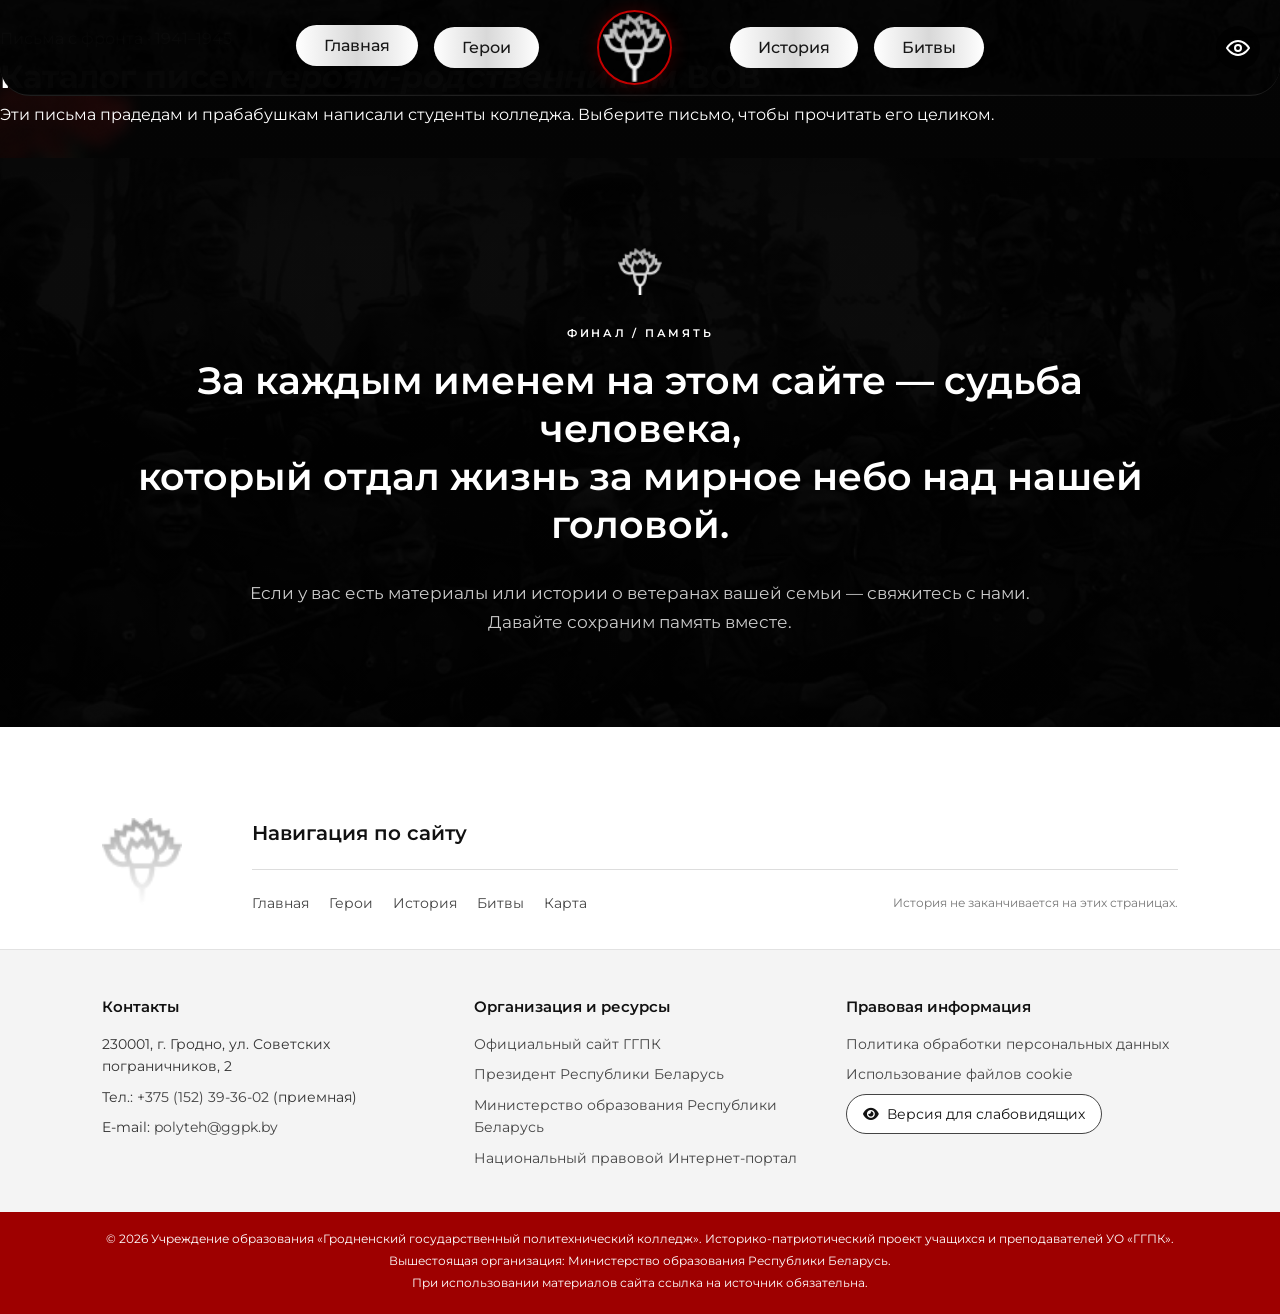
==== catalog.html @ 3c375e1f "Add files via upload" ====
<!DOCTYPE html>
<html lang="ru">
<head>
    <meta charset="UTF-8">
    <meta name="viewport" content="width=device-width, initial-scale=1.0">
    <meta name="theme-color" content="#0a0a0a">
    <title>Каталог писем героям-родственникам ВОВ — Сохраним память вместе</title>
    <meta name="description" content="Письма фронтовиков и героев Великой Отечественной войны, сохранённые их семьями.">
    <link rel="shortcut icon" href="./img/logo.png" type="image/x-icon">
    <link rel="preconnect" href="https://fonts.googleapis.com">
    <link href="https://fonts.googleapis.com/css2?family=Montserrat:wght@400;500;600;700&family=Cormorant+Garamond:ital,wght@0,500;0,600;0,700;1,500;1,600&family=Marck+Script&display=swap" rel="stylesheet">
    <link rel="stylesheet" href="css/style.css">
    <link rel="stylesheet" href="components/header.css">
    <link rel="stylesheet" href="components/footer.css">
    <link rel="stylesheet" href="css/letters.css">
    <script src="components/header.js"></script>
    <script src="components/footer.js"></script>
</head>
<body class="letters-page">
<svg width="0" height="0" style="position:absolute" aria-hidden="true" focusable="false">
  <defs>
    <filter id="paper-edge" x="-3%" y="-3%" width="106%" height="106%" color-interpolation-filters="sRGB">
      <feTurbulence type="fractalNoise" baseFrequency="0.02 0.03" numOctaves="3" seed="8" result="n"/>
      <feDisplacementMap in="SourceGraphic" in2="n" scale="9" xChannelSelector="R" yChannelSelector="G" result="rough"/>
      <feMorphology in="rough" operator="erode" radius="3" result="in"/>
      <feGaussianBlur in="in" stdDeviation="2" result="inb"/>
      <feComposite in="rough" in2="inb" operator="out" result="rim"/>
      <feFlood flood-color="#b88f55" flood-opacity=".75"/>
      <feComposite in2="rim" operator="in" result="edge"/>
      <feMerge><feMergeNode in="rough"/><feMergeNode in="edge"/></feMerge>
    </filter>
  </defs>
</svg>

<!-- ФОН «пепелище»: статичный, фиксированный, не скроллится и не анимируется -->
<div class="ash-bg" aria-hidden="true"></div>
<div class="ash-sparks" aria-hidden="true"></div>
<div class="ash-decor" aria-hidden="true">
    <!-- дальние: мелкие, размытые, полупрозрачные -->
    <img class="frag far" src="./img/letters/letter-fragment.png" alt="" style="width:150px;top:11%;left:7%;--r:-18deg;--b:3px;--o:.30">
    <img class="frag far" src="./img/letters/paper-burnt.png"     alt="" style="width:92px;top:20%;right:11%;--r:24deg;--fx:-1;--b:4px;--o:.28">
    <img class="frag far" src="./img/letters/letter-fragment.png" alt="" style="width:118px;top:50%;left:19%;--r:31deg;--fx:-1;--b:3.5px;--o:.24">
    <img class="frag far" src="./img/letters/paper-burnt.png"     alt="" style="width:84px;bottom:17%;right:23%;--r:-40deg;--b:3px;--o:.30">
    <img class="frag far" src="./img/letters/letter-fragment.png" alt="" style="width:108px;top:5%;right:31%;--r:12deg;--b:2.5px;--o:.30">
    <!-- ближние: крупные и чёткие, жмутся к краям -->
    <img class="frag near" src="./img/letters/paper-burnt.png"     alt="" style="width:260px;top:38%;left:-80px;--r:-14deg">
    <img class="frag near" src="./img/letters/letter-fragment.png" alt="" style="width:340px;top:14%;right:-140px;--r:17deg;--fx:-1">
    <img class="frag near" src="./img/letters/paper-burnt.png"     alt="" style="width:300px;bottom:-50px;right:-90px;--r:160deg;--fx:-1">
    <img class="frag near" src="./img/letters/letter-fragment.png" alt="" style="width:300px;bottom:3%;left:-120px;--r:-22deg">
</div>

<site-header></site-header>

<main class="letters-main">
    <header class="catalog-head">
        <span class="catalog-kicker">Письма с фронта · 1941–1945</span>
        <h1>Каталог писем <em>героям-родственникам</em> ВОВ</h1>
        <p>Эти письма прадедам и прабабушкам написали студенты колледжа. Выберите письмо, чтобы прочитать его целиком.</p>
        <span class="ember-rule" aria-hidden="true"></span>
    </header>

    <!-- Карточки строит js/catalog.js из data/letters.js -->
    <section class="letters-grid" id="lettersGrid" aria-label="Каталог писем"></section>

    <div class="empty-sheet" id="lettersEmpty" hidden>
        <p class="empty-title">Письма скоро появятся…</p>
        <p class="empty-text">Мы бережно собираем письма из семейных архивов. Совсем скоро здесь можно будет их прочитать.</p>
    </div>
</main>

<site-footer></site-footer>

<script type="module" src="js/catalog.js"></script>
</body>
</html>
---- css/style.css ----
* {
    margin: 0;
    padding: 0;
    box-sizing: border-box;
}

:root {
    --black: #080808;
    --black-soft: #111111;
    --white: #f5f5f5;
    --gray: #b9b9b9;
    --gray-dark: #555;
    --red: #9e0000;
    --red-bright: #c50000;
    --accent: #e2403a;
    --line: rgba(255,255,255,.14);
    --side: 8%;
    --radius: 42px;
    --ease: cubic-bezier(.2,.75,.2,1);
}

html {
    scroll-behavior: smooth;
    background: var(--black);
}

body {
    font-family: 'Montserrat', sans-serif;
    background: var(--black);
    color: #fff;
    line-height: 1.6;
    overflow-x: hidden;
    background-image:
        linear-gradient(rgba(0,0,0,.45), rgba(0,0,0,.7)),
        url('../img/back-main.png');
    background-size: cover;
    background-attachment: fixed;
}

img {
    max-width: 100%;
}

button,
input {
    font: inherit;
}

button {
    cursor: pointer;
}

a {
    color: inherit;
}

.preloader {
    position: fixed;
    inset: 0;
    z-index: 100000;
    display: grid;
    place-items: center;
    background: #070707;
    transition: opacity .55s ease, visibility .55s ease;
}

.preloader.hide {
    opacity: 0;
    visibility: hidden;
    pointer-events: none;
}

.preloader-inner {
    width: min(520px, 76vw);
    text-align: center;
}

.preloader-years {
    font-size: clamp(16px, 2vw, 25px);
    letter-spacing: .22em;
    font-weight: 500;
    margin-bottom: 20px;
}

.preloader-title {
    font-size: clamp(12px, 1.3vw, 16px);
    letter-spacing: .2em;
    color: #aaa;
    margin-bottom: 30px;
}

.preloader-line {
    height: 2px;
    width: 100%;
    background: #282828;
    overflow: hidden;
}

.preloader-line span {
    display: block;
    width: 0;
    height: 100%;
    background: var(--red-bright);
    transition: width .2s linear;
}

.preloader-percent {
    margin-top: 13px;
    font-size: 12px;
    letter-spacing: .16em;
    color: #777;
}

.main-content {
    width: calc(100% - 16%);
    margin: 0 auto;
    display: flex;
    flex-direction: column;
    gap: 0;
}

.hero-section {
    min-height: 700px;
    margin-top: 155px;
    border-radius: 40px;
    border: 1px solid rgba(255,255,255,.22);
    background: url('../img/main-block.png') center/cover no-repeat;
    position: relative;
    display: grid;
    place-items: center;
    overflow: hidden;
    isolation: isolate;
}

.hero-overlay {
    position: absolute;
    inset: 0;
    background:
        radial-gradient(ellipse at 50% 125%, rgba(158,0,0,.38), transparent 62%),
        radial-gradient(circle at center, rgba(0,0,0,.12), rgba(0,0,0,.7)),
        linear-gradient(180deg, rgba(0,0,0,.12), rgba(0,0,0,.68));
    z-index: -1;
}

.hero-content {
    width: min(1000px, 88%);
    text-align: center;
    transform: translateY(10px);
}

.eyebrow,
.section-kicker {
    color: #b7b7b7;
    font-size: 11px;
    letter-spacing: .25em;
    text-transform: uppercase;
    font-weight: 600;
}

.hero-content h1 {
    font-family: 'Cormorant Garamond', Georgia, 'Times New Roman', serif;
    font-size: clamp(46px, 6.4vw, 92px);
    font-weight: 500;
    line-height: 1.05;
    letter-spacing: 0;
    margin: 18px 0 0;
    text-shadow: 0 4px 34px rgba(0,0,0,.5);
}

.hero-content h1 em {
    font-style: italic;
    font-weight: 500;
    color: var(--accent);
}

.hero-rule {
    display: block;
    width: 84px;
    height: 2px;
    margin: 26px auto 26px;
    background: linear-gradient(90deg, transparent, var(--accent), transparent);
    transition: transform .9s var(--ease), opacity .9s ease;
}

.hero-rule.is-hidden {
    transform: scaleX(0);
    opacity: 0;
}

/* печатающийся текст */

.tw-word {
    display: inline-block;
    white-space: nowrap;
}

.tw-char {
    position: relative;
    opacity: 0;
}

.tw-char.on {
    opacity: 1;
}

.tw-char.is-cursor::after {
    content: "";
    position: absolute;
    top: .1em;
    bottom: .1em;
    right: -.08em;
    width: 2px;
    background: var(--accent);
    animation: caretBlink .8s steps(1) infinite;
}

.hero-content p {
    width: min(760px, 100%);
    margin: 0 auto 30px;
    font-size: clamp(16px, 2vw, 28px);
    font-weight: 300;
    color: #e4e4e4;
}

.btn-primary,
.btn-secondary,
.btn-transparent,
.btn-view-all {
    display: inline-flex;
    align-items: center;
    justify-content: center;
    gap: 12px;
    text-decoration: none;
    transition: transform .3s ease, background .3s ease, box-shadow .3s ease;
}

.btn-primary {
    background: var(--red);
    color: #fff;
    padding: 13px 34px;
    border-radius: 40px;
    font-size: 18px;
}

.btn-primary:hover {
    background: var(--red-bright);
    transform: translateY(-2px);
    box-shadow: 0 10px 28px rgba(150,0,0,.3);
}

.section-rule {
    height: 70px;
    display: flex;
    align-items: center;
    justify-content: center;
}

.section-rule span {
    width: 70%;
    height: 1px;
    background: linear-gradient(90deg,transparent,rgba(255,255,255,.3),transparent);
}

.info-card {
    display: grid;
    grid-template-columns: minmax(320px, .85fr) 1.15fr;
    align-items: stretch;
    gap: 0;
    overflow: hidden;
    background: rgba(255,255,255,.035);
    border: 1px solid var(--line);
    border-radius: var(--radius);
}

.card-image {
    min-height: 440px;
    overflow: hidden;
}

.card-image img,
.history-image img {
    width: 100%;
    height: 100%;
    object-fit: cover;
    display: block;
}

.card-text {
    padding: 60px;
    display: flex;
    flex-direction: column;
    justify-content: center;
}

.title-large {
    font-size: clamp(30px, 3vw, 46px);
    line-height: 1.1;
    font-weight: 500;
    margin: 16px 0 24px;
}

.desc-large {
    color: #c6c6c6;
    font-size: 17px;
    line-height: 1.75;
    margin-bottom: 30px;
    max-width: 720px;
}

.btn-secondary {
    width: fit-content;
    background: #fff;
    color: #090909;
    padding: 10px 25px;
    border-radius: 30px;
    font-size: 16px;
}

.btn-secondary:hover {
    transform: translateY(-2px);
    background: #ddd;
}

.content-panel {
    width: 100%;
    margin: 90px 0 0;
    padding: 65px 0;
    background: rgba(14,14,14,.9);
    border: 1px solid var(--line);
    border-radius: var(--radius);
    backdrop-filter: blur(15px);
    -webkit-backdrop-filter: blur(15px);
}

.slider-header-container {
    text-align: center;
    padding: 0 8%;
    margin-bottom: 40px;
}

.panel-title {
    font-size: clamp(28px,3vw,42px);
    font-weight: 500;
    line-height: 1.15;
    margin: 13px 0;
}

.panel-subtitle {
    max-width: 850px;
    margin: 0 auto;
    color: #aaa;
    font-size: 16px;
    font-weight: 300;
}

.slider-action-bar {
    display: flex;
    align-items: stretch;
    gap: 20px;
    padding: 0 60px;
    margin-bottom: 45px;
}

.red-info-badge {
    flex: 1;
    display: flex;
    align-items: center;
    background: var(--red);
    border-radius: 22px;
    padding: 15px 22px;
    font-size: 14px;
    line-height: 1.5;
}

.action-group {
    display: flex;
    gap: 10px;
}

.btn-view-all,
.btn-arrow-circle {
    background: var(--red);
    color: #fff;
    border: 0;
}

.btn-view-all {
    border-radius: 22px;
    padding: 0 22px;
    font-size: 14px;
}

.btn-arrow-circle {
    width: 58px;
    height: 58px;
    border-radius: 50%;
    font-size: 22px;
}

.btn-view-all:hover,
.btn-arrow-circle:hover {
    background: var(--red-bright);
}

.slider-container {
    display: flex;
    align-items: center;
    gap: 18px;
    padding: 0 28px;
}

.nav-arrow {
    flex: 0 0 50px;
    width: 50px;
    height: 50px;
    border: 1px solid rgba(255,255,255,.25);
    color: #fff;
    background: rgba(255,255,255,.04);
    border-radius: 50%;
    font-size: 20px;
    transition: .3s ease;
}

.nav-arrow:hover:not(:disabled) {
    background: rgba(255,255,255,.13);
}

.nav-arrow:disabled {
    opacity: .3;
    cursor: default;
}

.cards-viewport {
    flex: 1;
    min-width: 0;
    overflow-x: auto;
    overflow-y: hidden;
    padding: 14px 0 34px;
    margin: -14px 0 -34px;
    scroll-snap-type: x mandatory;
    scroll-behavior: smooth;
    overscroll-behavior-x: contain;
    -webkit-overflow-scrolling: touch;
    scrollbar-width: none;
}

.cards-viewport::-webkit-scrollbar {
    display: none;
}

.cards-wrapper {
    --gap: 30px;
    display: flex;
    gap: var(--gap);
}

#heroes.is-static .nav-arrow,
#heroes.is-static .hero-scroll-next,
#heroes.is-static .slider-progress {
    display: none;
}

.hero-card {
    flex: 0 0 calc((100% - var(--gap) * 2) / 3);
    scroll-snap-align: start;
    min-height: 520px;
    padding: 22px;
    border-radius: 35px;
    background: #d9d9d9;
    color: #151515;
    display: flex;
    flex-direction: column;
    overflow: hidden;
    transition: transform .4s ease, box-shadow .4s ease;
}

.hero-card:hover {
    transform: translateY(-6px);
    box-shadow: 0 22px 45px rgba(0,0,0,.25);
}

.hero-img-box {
    height: 315px;
    border-radius: 27px;
    overflow: hidden;
    margin-bottom: 20px;
}

.hero-img-box img {
    width: 100%;
    height: 100%;
    object-fit: cover;
    transition: transform .8s var(--ease), filter .5s ease;
}

.hero-card:hover .hero-img-box img {
    transform: scale(1.045);
    filter: contrast(1.05);
}

.hero-info {
    display: flex;
    flex-direction: column;
    flex: 1;
}

.card-number {
    font-size: 11px;
    letter-spacing: .2em;
    color: #777;
}

.hero-info h3 {
    font-size: 22px;
    line-height: 1.2;
    margin: 7px 0 10px;
}

.hero-info p {
    color: #505050;
    font-size: 14px;
    line-height: 1.5;
    flex: 1;
}

.card-action-group {
    display: flex;
    gap: 10px;
    margin-top: 22px;
}

.btn-card-more,
.btn-card-arrow {
    background: #454545;
    color: #fff;
    text-decoration: none;
    border-radius: 30px;
    transition: .3s ease;
}

.btn-card-more {
    flex: 1;
    display: flex;
    gap: 10px;
    border: 0;
    cursor: pointer;
    align-items: center;
    justify-content: center;
    padding: 13px;
    font-size: 14px;
}

.btn-card-arrow {
    width: 48px;
    height: 48px;
    display: grid;
    place-items: center;
}

.btn-card-more:hover,
.btn-card-arrow:hover,
.btn-card-info:hover {
    background: #222;
}

.btn-card-info {
    flex: 0 0 48px;
    width: 48px;
    height: 48px;
    display: grid;
    place-items: center;
    border: 0;
    border-radius: 50%;
    background: #454545;
    color: #fff;
    font-family: 'Cormorant Garamond', Georgia, serif;
    font-style: italic;
    font-weight: 700;
    font-size: 25px;
    line-height: 1;
    transition: .3s ease;
}

.btn-card-info:hover {
    transform: scale(1.08);
}

.slider-progress {
    height: 2px;
    background: #333;
    width: calc(100% - 160px);
    margin: 35px auto 0;
    overflow: hidden;
}

.slider-progress span {
    display: block;
    height: 100%;
    width: 20%;
    background: var(--red-bright);
    transition: width .5s ease;
}

.belarus-history-section {
    padding: 95px 6% 25px;
    display: grid;
    grid-template-columns: 1fr 1fr;
    gap: 8%;
    align-items: center;
}

.history-text h2 {
    font-size: clamp(30px,3.5vw,52px);
    font-weight: 500;
    line-height: 1.08;
    margin: 15px 0 25px;
}

.history-text p {
    color: #c4c4c4;
    font-size: 17px;
    line-height: 1.75;
}

.history-note {
    margin-top: 30px;
    display: flex;
    align-items: center;
    gap: 14px;
    color: #ddd;
}

.history-note span {
    width: 42px;
    height: 2px;
    background: var(--red-bright);
}

.history-note a.history-mail {
    color: var(--red-bright);
    text-decoration: underline;
    text-underline-offset: 3px;
    word-break: break-all;
}

.history-note a.history-mail:hover {
    color: #fff;
}

.history-image {
    min-height: 450px;
    position: relative;
    overflow: hidden;
    border-radius: 30px;
}

.image-caption {
    position: absolute;
    bottom: 18px;
    left: 18px;
    background: rgba(0,0,0,.65);
    padding: 7px 13px;
    border-radius: 20px;
    font-size: 11px;
    letter-spacing: .08em;
}

.chronicle-intro {
    display: flex;
    align-items: end;
    justify-content: space-between;
    gap: 40px;
    padding: 100px 4% 35px;
}

.chronicle-intro h2 {
    font-size: clamp(35px,4vw,58px);
    font-weight: 500;
    line-height: 1.05;
    margin-top: 12px;
}

.chronicle-intro > p {
    width: min(470px, 100%);
    color: #aaa;
}

.memorial-container {
    background: #000 url('../img/fon.png') center/cover;
    border-radius: 55px;
    padding-bottom: 40px;
    overflow: hidden;
}

.top-banner {
    padding: 35px;
}

.banner-card {
    padding: 90px 10%;
    text-align: center;
    border-radius: 45px;
    border: 1px solid var(--line);
    background: linear-gradient(rgba(20,20,20,.35),rgba(27,23,23,.45)), url('../img/back-verh.png') center/cover;
}

.flower-icon img {
    width: 45px;
}

.banner-small {
    color: #aaa;
    font-size: 11px;
    letter-spacing: .25em;
    margin-top: 20px;
}

.banner-card h2 {
    font-size: clamp(44px,6vw,82px);
    line-height: .98;
    text-transform: uppercase;
    margin: 18px 0 25px;
}

.banner-card p {
    max-width: 850px;
    margin: 0 auto 30px;
    color: #c8c8c8;
    font-size: 16px;
}

.btn-transparent {
    border: 1px solid #8b0000;
    border-radius: 35px;
    padding: 11px 28px;
    color: #fff;
    background: rgba(0,0,0,.35);
    font-size: 14px;
}

.btn-transparent:hover {
    background: var(--red);
    transform: translateY(-2px);
}

.year-section-wrapper {
    display: flex;
    flex-direction: column;
    gap: 30px;
    padding: 5px 35px 40px;
}

.year-section {
    padding: 0;
}

.year-card {
    display: grid;
    grid-template-columns: 1fr 180px 1fr;
    min-height: 500px;
    position: relative;
    border: 1px solid var(--line);
    border-radius: 45px;
    background: linear-gradient(90deg,rgba(0,0,0,.88),rgba(0,0,0,.42)), url('../img/bc-card.png') center/cover;
    overflow: visible;
}

.col-left {
    padding: 55px 65px;
    display: flex;
    align-items: center;
    justify-content: flex-end;
}

.text-wrap {
    max-width: 520px;
    text-align: right;
}

.chapter-label {
    color: #aaa;
    font-size: 10px;
    letter-spacing: .25em;
}

.text-wrap h3 {
    font-size: clamp(25px,2.5vw,38px);
    line-height: 1.1;
    margin: 14px 0 20px;
}

.text-wrap p {
    color: #ccc;
    font-size: 15px;
    line-height: 1.7;
}

.col-center {
    position: relative;
    z-index: 3;
}

.glass-red-bar {
    position: absolute;
    inset: -35px -20px;
    background:
        linear-gradient(180deg,rgba(255,0,0,.35),rgba(105,0,0,.2)),
        url('../img/tank.png') center/cover;
    display: flex;
    align-items: center;
    justify-content: center;
    box-shadow: 0 0 35px rgba(0,0,0,.55);
}

.year-label {
    font-size: clamp(70px,8vw,125px);
    line-height: .82;
    font-weight: 800;
    text-align: center;
}

.col-right {
    padding: 45px;
    display: flex;
    align-items: center;
    justify-content: center;
}

.photo-frame {
    width: 100%;
    max-width: 390px;
    aspect-ratio: 4 / 5;
    border-radius: 20px;
    overflow: hidden;
    box-shadow: 0 15px 40px rgba(0,0,0,.6);
}

.photo-frame img {
    width: 100%;
    height: 100%;
    object-fit: cover;
}

.info-divider {
    padding: 140px 4%;
    text-align: center;
    overflow: hidden;
}

.divider-content {
    max-width: 1100px;
    margin: auto;
    padding: 40px 0;
    background: url('../img/bc-flour.png') center/cover;
}

.divider-number {
    font-size: clamp(100px,17vw,250px);
    font-weight: 800;
    line-height: .8;
    letter-spacing: -.07em;
    color: #fff;
    opacity: .95;
}

.divider-title {
    font-size: clamp(22px,3vw,40px);
    font-weight: 800;
    margin: 35px 0 20px;
    letter-spacing: .04em;
}

.divider-text {
    max-width: 900px;
    margin: auto;
    color: #aaa;
    font-size: 16px;
    line-height: 1.7;
}

.battles-header {
    position: relative;
    text-align: center;
    margin-bottom: 55px;
    padding: 0 8%;
}

.battles-nav {
    position: absolute;
    right: 8%;
    bottom: 0;
    display: flex;
    gap: 10px;
}

.nav-arrow-small {
    width: 48px;
    height: 34px;
    border: 0;
    border-radius: 20px;
    background: #e0e0e0;
    color: #333;
    transition: .3s ease;
}

.nav-arrow-small.active {
    background: var(--red);
    color: #fff;
}

.nav-arrow-small:disabled {
    opacity: .35;
    cursor: default;
}

.battles-container {
    overflow: hidden;
    padding: 20px 0 110px;
    touch-action: pan-y;
}

.battles-wrapper {
    display: flex;
    align-items: center;
    justify-content: flex-start;
    gap: 40px;
    width: max-content;
    transition: transform .6s var(--ease);
    will-change: transform;
}

.battle-card {
    position: relative;
    flex: 0 0 auto;
    width: min(620px, 58vw);
    height: 540px;
    overflow: visible;
    border-radius: 30px;
    cursor: pointer;
    transition: opacity .6s ease, filter .6s ease, transform .6s var(--ease), box-shadow .6s ease;
}

.battle-card.side {
    opacity: .38;
    filter: grayscale(100%);
    transform: scale(.78);
}

.battle-card.active {
    opacity: 1;
    filter: grayscale(0);
    transform: scale(1);
    z-index: 10;
    cursor: pointer;
    box-shadow: 0 20px 50px rgba(0,0,0,.6);
}

.battle-card > img {
    width: 100%;
    height: 100%;
    object-fit: cover;
    border-radius: 22px;
}

.battle-info-main {
    position: absolute;
    left: 50%;
    bottom: -42px;
    transform: translateX(-50%);
    width: 80%;
    padding: 28px 32px;
    border-radius: 23px;
    background: #fff;
    color: #111;
    opacity: 0;
    visibility: hidden;
    transition: opacity .35s ease, transform .5s var(--ease);
    z-index: 20;
}

.battle-card.active .battle-info-main {
    opacity: 1;
    visibility: visible;
    transform: translate(-50%,-5px);
}

.battle-type {
    font-size: 10px;
    letter-spacing: .2em;
    color: var(--red);
    font-weight: 700;
}

.battle-info-main h3 {
    font-size: 25px;
    margin: 7px 0 10px;
}

.battle-info-main p {
    font-size: 14px;
    line-height: 1.55;
    color: #555;
}

.battle-meta {
    display: flex;
    flex-wrap: wrap;
    align-items: center;
    justify-content: space-between;
    gap: 8px 16px;
    margin-top: 14px;
}

.battle-date {
    text-align: right;
    font-weight: 700;
    font-size: 13px;
}

.battle-link {
    position: absolute;
    inset: 0;
    z-index: 15;
    border-radius: 22px;
}

.battle-card.side .battle-link {
    pointer-events: none;
}

.battle-more {
    color: var(--red);
    font-weight: 700;
    font-size: 13px;
    letter-spacing: .04em;
    text-decoration: none;
    transition: color .3s ease;
}

.battle-more::after {
    content: "";
    position: absolute;
    inset: 0;
    border-radius: 23px;
}

.battle-more span {
    display: inline-block;
    transition: transform .3s ease;
}

.battle-card.active:hover .battle-more,
.battle-more:focus-visible {
    color: var(--red-bright);
}

.battle-card.active:hover .battle-more span,
.battle-more:focus-visible span {
    transform: translate(3px, -3px);
}

.battle-footer-card {
    margin: 45px 8% 20px;
    min-height: 300px;
    display: grid;
    grid-template-columns: 1.2fr 1fr;
    overflow: hidden;
    border-radius: 38px;
    border: 1px solid var(--line);
    background: rgba(255,255,255,.03);
}

.footer-card-text {
    padding: 55px;
    display: flex;
    flex-direction: column;
    justify-content: center;
}

.footer-card-text h3 {
    font-size: clamp(28px,3vw,42px);
    margin: 10px 0 20px;
}

.footer-card-text p {
    color: #aaa;
    line-height: 1.7;
}

.footer-card-img {
    min-height: 300px;
}

.footer-card-img img {
    width: 100%;
    height: 100%;
    object-fit: cover;
}

.map-section {
    position: relative;
    z-index: 3;
    margin-top: 100px;
    color: #111;
}

.map-heading {
    text-align: center;
    margin-bottom: 40px;
}

.map-heading .title {
    margin: 8px 0;
}

.map-heading p {
    color: #777;
}

.section-kicker.dark {
    color: #777;
}

.title {
    font-size: clamp(38px,5vw,65px);
    text-align: center;
    font-weight: 500;
}

.block-wrapper {
    background: #fff;
    border-radius: 55px;
    padding: 55px;
}

.content-border {
    border: 1px solid #ccc;
    border-radius: 45px;
    overflow: hidden;
}

.map-container {
    position: relative;
    background: #e9e4dc;
}

.info-panel {
    display: grid;
    grid-template-columns: 1fr;
    gap: 32px;
    align-items: center;
    background: #dfdbd7;
    padding: 35px 55px;
    border-top: 1px solid #aaa;
}

.info-panel.has-photo {
    grid-template-columns: 1fr minmax(180px, 240px);
}

.map-label {
    text-transform: uppercase;
    font-size: 10px;
    letter-spacing: .2em;
    color: #777;
}

.info-panel h2 {
    margin: 7px 0 12px;
    font-size: 27px;
    font-weight: 600;
}

.info-panel p {
    color: #555;
    font-size: 16px;
    line-height: 1.7;
}

.search-bar {
    position: relative;
    z-index: 5;
    margin: 28px auto 0;
    max-width: 760px;
    display: flex;
    align-items: center;
    background: #fff;
    border: 1px solid #ddd;
    border-radius: 50px;
    padding: 6px 6px 6px 20px;
    box-shadow: 0 12px 25px rgba(0,0,0,.15);
}

.icon-geo {
    width: 18px;
    margin-right: 10px;
}

.search-bar input {
    flex: 1;
    min-width: 0;
    border: 0;
    outline: 0;
    padding: 10px;
    color: #222;
}

.search-bar input.search-error {
    animation: shake .35s ease;
}

.btn-search {
    border: 0;
    border-radius: 40px;
    background: #e30613;
    color: #fff;
    padding: 12px 25px;
    font-weight: 600;
    display: flex;
    align-items: center;
    gap: 5px;
}

.btn-search:hover {
    background: #8f0610;
}

.icon-zoom {
    width: 15px;
    filter: brightness(0) invert(1);
}

/* SCROLL REVEAL */

.reveal {
    opacity: 0;
    transform: translateY(35px);
    transition: opacity .8s ease, transform 1s var(--ease);
}

.reveal.is-visible {
    opacity: 1;
    transform: translateY(0);
}

.image-reveal {
    clip-path: inset(0 100% 0 0);
    transition: clip-path 1.15s var(--ease);
}

.is-visible .image-reveal,
.image-reveal.is-visible {
    clip-path: inset(0 0 0 0);
}

@keyframes shake {
    0%,100% { transform: translateX(0); }
    25% { transform: translateX(-5px); }
    75% { transform: translateX(5px); }
}

@media (max-width: 1100px) {
    :root { --side: 5%; }

    .hero-card {
        flex-basis: calc((100% - var(--gap)) / 2);
    }

    .main-content {
        width: calc(100% - 10%);
    }

    .info-card {
        grid-template-columns: 1fr;
    }

    .card-image {
        min-height: 380px;
    }

    .belarus-history-section {
        gap: 45px;
        padding-inline: 3%;
    }

    .year-card {
        grid-template-columns: 1fr 130px 1fr;
    }

    .glass-red-bar {
        inset-inline: -18px;
    }

    .block-wrapper {
        padding: 35px;
    }
}

@media (max-width: 768px) {
    body {
        background-attachment: scroll;
    }

    .main-content {
        width: calc(100% - 30px);
    }

    .hero-section {
        min-height: 560px;
        margin-top: 100px;
        border-radius: 25px;
    }

    .hero-content {
        width: 90%;
    }

    .section-rule {
        height: 40px;
    }

    .info-card {
        border-radius: 28px;
    }

    .card-image {
        min-height: 260px;
    }

    .card-text {
        padding: 30px 24px;
    }

    .content-panel {
        margin-top: 55px;
        padding: 38px 0;
        border-radius: 28px;
    }

    .slider-action-bar {
        flex-direction: column;
        padding: 0 18px;
    }

    .action-group {
        justify-content: flex-end;
    }

    .cards-wrapper {
        --gap: 15px;
    }

    .hero-card {
        flex-basis: 100%;
        min-height: 500px;
    }

    .slider-container {
        padding: 0 12px;
    }

    .nav-arrow {
        flex-basis: 42px;
        width: 42px;
        height: 42px;
    }

    .slider-progress {
        width: calc(100% - 50px);
    }

    .belarus-history-section {
        grid-template-columns: 1fr;
        padding: 70px 10px 10px;
    }

    .history-image {
        min-height: 280px;
    }

    .chronicle-intro {
        flex-direction: column;
        align-items: flex-start;
        padding: 75px 10px 25px;
    }

    .memorial-container {
        border-radius: 30px;
    }

    .top-banner {
        padding: 15px;
    }

    .banner-card {
        padding: 55px 20px;
        border-radius: 28px;
    }

    .banner-card h2 {
        font-size: 38px;
    }

    .year-section-wrapper {
        padding: 5px 15px 25px;
        gap: 18px;
    }

    .year-card {
        display: flex;
        flex-direction: column;
        min-height: 0;
        padding: 20px;
        border-radius: 28px;
        background: linear-gradient(180deg,rgba(0,0,0,.92),rgba(40,0,0,.7)),url('../img/bc-card.png') center/cover;
    }

    .col-left,
    .col-right {
        width: 100%;
        padding: 5px;
    }

    .text-wrap {
        text-align: center;
        max-width: none;
    }

    .text-wrap h3 {
        font-size: 23px;
    }

    .glass-red-bar {
        position: relative;
        inset: auto;
        width: 100%;
        height: 80px;
        margin: 22px 0;
    }

    .year-label {
        font-size: 55px;
        line-height: .75;
    }

    .photo-frame {
        max-width: 100%;
        aspect-ratio: 16 / 10;
    }

    .battles-header {
        padding: 0 20px 55px;
    }

    .battles-nav {
        right: 50%;
        transform: translateX(50%);
        bottom: 0;
    }

    .battles-wrapper {
        gap: 15px;
    }

    .battle-card {
        width: 78vw;
        height: 400px;
    }

    .battle-card.side {
        transform: scale(.88);
    }

    .battle-info-main {
        width: 88%;
        padding: 22px;
    }

    .battle-footer-card {
        grid-template-columns: 1fr;
        margin: 45px 18px 10px;
    }

    .footer-card-text {
        padding: 32px 25px;
    }

    .footer-card-img {
        min-height: 220px;
    }

    .map-section {
        margin-top: 65px;
    }

    .block-wrapper {
        padding: 15px;
        border-radius: 28px;
    }

    .content-border {
        border-radius: 24px;
    }

    .info-panel {
        padding: 25px 20px;
    }

    .search-bar {
        max-width: 100%;
    }

    .btn-search {
        padding-inline: 17px;
    }

    .info-divider {
        padding: 95px 10px;
    }

    .divider-title {
        font-size: 22px;
    }

    .divider-text {
        font-size: 14px;
    }
}

@media (max-width: 480px) {
    .hero-content h1 {
        font-size: 39px;
    }

    .hero-content p {
        font-size: 15px;
    }

    .title-large {
        font-size: 29px;
    }

    .panel-title {
        font-size: 27px;
    }

    .hero-img-box {
        height: 270px;
    }

    .red-info-badge {
        font-size: 12px;
    }

    .action-group {
        width: 100%;
    }

    .btn-view-all {
        flex: 1;
    }

    .battle-card {
        width: 84vw;
        height: 350px;
    }

    .battle-info-main h3 {
        font-size: 21px;
    }

    .battle-info-main p {
        font-size: 12px;
    }

}

@media (prefers-reduced-motion: reduce) {
    html {
        scroll-behavior: auto;
    }

    *,
    *::before,
    *::after {
        animation-duration: .01ms !important;
        animation-iteration-count: 1 !important;
        transition-duration: .01ms !important;
    }

    .reveal {
        opacity: 1;
        transform: none;
    }

    .image-reveal {
        clip-path: none;
    }
}

/* =========================================================
   FINAL MOTION PASS — 1418 / MAP / ROAD RETURN / YEAR DETAILS
   ========================================================= */

/* 1418: цветы/гвоздики меньше и полностью помещаются в композицию */

.info-divider .divider-content {
    background-size: min(780px, 72vw) auto;
    background-repeat: no-repeat;
    background-position: center center;
    position: relative;
    isolation: isolate;
}

.info-divider .divider-content::after {
    content: "";
    position: absolute;
    inset: 8% 12%;
    border: 1px solid rgba(255,255,255,.06);
    border-radius: 50%;
    opacity: .35;
    pointer-events: none;
    animation: dividerBreath 5s ease-in-out infinite;
}

.divider-number {
    position: relative;
    z-index: 2;
    text-shadow: 0 0 35px rgba(255,255,255,.08);
    animation: numberFloat 7s ease-in-out infinite;
}

/* Заголовок карты — светлый, контрастный, но без кислотного свечения */

.map-heading .title {
    color: #f7f7f7;
    text-shadow: 0 3px 18px rgba(0,0,0,.45);
}

.map-heading p {
    color: #d2d2d2;
}

.map-heading .section-kicker.dark {
    color: #bcbcbc;
}

/* Кнопки годов */

.year-actions {
    margin-top: 24px;
    display: flex;
    align-items: center;
    justify-content: flex-end;
    gap: 12px;
}

.year-info-btn {
    flex: 0 0 42px;
    width: 42px;
    height: 42px;
    display: grid;
    place-items: center;
    border: 1px solid rgba(255,255,255,.24);
    border-radius: 50%;
    background: rgba(255,255,255,.06);
    color: #fff;
    font-family: 'Cormorant Garamond', Georgia, serif;
    font-style: italic;
    font-weight: 700;
    font-size: 23px;
    line-height: 1;
    transition: transform .35s ease, background .35s ease, border-color .35s ease;
}

.year-info-btn:hover {
    transform: translateY(-3px);
    background: rgba(158,0,0,.72);
    border-color: rgba(255,255,255,.35);
}

.year-more-btn {
    text-decoration: none;
    margin-top: 0;
    max-width: 100%;
    border: 1px solid rgba(255,255,255,.24);
    border-radius: 30px;
    padding: 10px 17px 10px 20px;
    display: inline-flex;
    align-items: center;
    gap: 13px;
    background: rgba(255,255,255,.06);
    color: #fff;
    font-size: 13px;
    letter-spacing: .02em;
    transition: transform .35s ease, background .35s ease, border-color .35s ease;
}

.year-more-btn:hover {
    transform: translateY(-3px);
    background: rgba(158,0,0,.72);
    border-color: rgba(255,255,255,.35);
}

.year-more-arrow {
    transition: transform .35s ease;
}

.year-more-btn:hover .year-more-arrow {
    transform: translate(2px,-2px);
}

/* Возврат вверх: элементы дороги памяти действительно "заезжают" обратно */

.road-return .banner-card {
    animation: roadReturnCard 1.15s var(--ease) both;
}

.road-return .year-section {
    animation: roadReturnYears 1.05s var(--ease) both;
}

.road-return .year-section:nth-child(2) { animation-delay: .06s; }

.road-return .year-section:nth-child(3) { animation-delay: .12s; }

.road-return .year-section:nth-child(4) { animation-delay: .18s; }

.road-return .year-section:nth-child(5) { animation-delay: .24s; }

/* Повторный reveal при прокрутке вверх */

.return-reveal {
    animation: returnReveal 1.05s var(--ease) both;
}

/* Прелоадер */

body.loading {
    overflow: hidden;
}

.preloader {
    background:
        radial-gradient(circle at center, rgba(120,0,0,.08), transparent 38%),
        #070707;
}

.preloader::before {
    content: "";
    position: absolute;
    width: min(620px, 78vw);
    height: 1px;
    background: linear-gradient(90deg, transparent, rgba(255,255,255,.12), transparent);
    animation: preloaderLine 2.8s ease-in-out infinite;
}

.preloader-inner {
    position: relative;
    z-index: 2;
}

.preloader-years {
    animation: preloaderYears 2.2s ease-in-out infinite;
}

/* Мягкая жизнь hero */

.hero-section::before {
    content: "";
    position: absolute;
    inset: -4%;
    z-index: -2;
    background: url('../img/main-block.png') center/cover no-repeat;
    transform: scale(1.035);
    animation: heroBackgroundDrift 28s ease-in-out infinite alternate;
}

@keyframes dividerBreath {
    0%,100% { transform: scale(.97); opacity: .22; }
    50% { transform: scale(1.02); opacity: .42; }
}

@keyframes numberFloat {
    0%,100% { transform: translateY(0); }
    50% { transform: translateY(-7px); }
}

@keyframes pinPulse {
    0% { transform: translate(-50%,-50%) scale(.65); opacity: .75; }
    70%,100% { transform: translate(-50%,-50%) scale(1.45); opacity: 0; }
}

@keyframes yearDetailsIn {
    from { opacity: 0; transform: translateY(-8px); }
    to { opacity: 1; transform: translateY(0); }
}

@keyframes roadReturnCard {
    0% { opacity: .25; transform: translateY(38px) scale(.97); filter: blur(4px); }
    55% { opacity: 1; transform: translateY(-5px) scale(1.005); filter: blur(0); }
    100% { opacity: 1; transform: translateY(0) scale(1); }
}

@keyframes roadReturnYears {
    0% { opacity: .45; transform: translateX(55px); }
    65% { opacity: 1; transform: translateX(-4px); }
    100% { opacity: 1; transform: translateX(0); }
}

@keyframes returnReveal {
    0% { opacity: .55; transform: translateY(28px) scale(.985); filter: blur(2px); }
    100% { opacity: 1; transform: translateY(0) scale(1); filter: blur(0); }
}

@keyframes preloaderLine {
    0%,100% { transform: scaleX(.35); opacity: .25; }
    50% { transform: scaleX(1); opacity: .8; }
}

@keyframes preloaderYears {
    0%,100% { opacity: .72; letter-spacing: .2em; }
    50% { opacity: 1; letter-spacing: .25em; }
}

@keyframes heroBackgroundDrift {
    from { transform: scale(1.03); }
    to { transform: scale(1.1); }
}

@keyframes caretBlink {
    0%, 49% { opacity: 1; }
    50%, 100% { opacity: 0; }
}

@media (prefers-reduced-motion: reduce) {
    .divider-number,
    .info-divider .divider-content::after,
    .hero-section::before,
    .hero-section::after,
    .preloader-years {
        animation: none !important;
    }
    .year-more-btn {
        transition: none !important;
    }
}

/* ===== Модальная формочка (герои и годы) ===== */

body.modal-open {
    overflow: hidden;
}

.info-modal {
    position: fixed;
    inset: 0;
    z-index: 20000;
    display: grid;
    place-items: center;
    padding: 24px;
    visibility: hidden;
    opacity: 0;
    transition: opacity .3s ease, visibility .3s ease;
}

.info-modal.is-open {
    visibility: visible;
    opacity: 1;
}

.info-modal-backdrop {
    position: absolute;
    inset: 0;
    background: rgba(0,0,0,.72);
    backdrop-filter: blur(6px);
    -webkit-backdrop-filter: blur(6px);
}

.info-modal-box {
    position: relative;
    width: min(100%, 520px);
    border-radius: 30px;
    border: 1px solid var(--line);
    background: linear-gradient(180deg, #1a1a1a, #0d0d0d);
    box-shadow: 0 30px 80px rgba(0,0,0,.65), 0 0 0 1px rgba(158,0,0,.18);
    transform: translateY(24px) scale(.96);
    transition: transform .35s var(--ease);
    outline: none;
}

.info-modal-box.is-wide {
    width: min(100%, 780px);
}

.info-modal.is-open .info-modal-box {
    transform: translateY(0) scale(1);
}

.info-modal-scroll {
    max-height: calc(100vh - 48px);
    max-height: calc(100dvh - 48px);
    overflow-y: auto;
    overscroll-behavior: contain;
    padding: 30px 30px 32px;
    border-radius: inherit;
}

.info-modal-close {
    position: absolute;
    top: -14px;
    right: -14px;
    z-index: 3;
    width: 40px;
    height: 40px;
    display: grid;
    place-items: center;
    border: 1px solid rgba(255,255,255,.28);
    border-radius: 50%;
    background: #141414;
    color: #fff;
    font-size: 15px;
    box-shadow: 0 6px 18px rgba(0,0,0,.5);
    transition: background .3s ease, transform .3s ease;
}

.info-modal-close:hover {
    background: var(--red);
    transform: rotate(90deg);
}

/* герой: текст слева (прокручивается), фото справа целиком */

.modal-layout {
    display: grid;
    grid-template-columns: minmax(0, 1fr) 240px;
    gap: 30px;
    align-items: start;
}

.modal-body {
    min-width: 0;
    max-height: calc(100vh - 120px);
    max-height: calc(100dvh - 120px);
    overflow-y: auto;
    overscroll-behavior: contain;
    padding-right: 14px;
    scrollbar-width: thin;
    scrollbar-color: #5a1a1a transparent;
}

.modal-body::-webkit-scrollbar {
    width: 5px;
}

.modal-body::-webkit-scrollbar-thumb {
    background: #5a1a1a;
    border-radius: 5px;
}

.modal-figure {
    margin: 0;
    position: sticky;
    top: 0;
}

.modal-photo {
    display: block;
    width: 100%;
    height: auto;
    max-height: calc(100vh - 120px);
    max-height: calc(100dvh - 120px);
    object-fit: contain;
    border-radius: 18px;
    border: 1px solid rgba(255,255,255,.12);
    background: #0a0a0a;
}

.modal-kicker {
    display: block;
    color: #aaa;
    font-size: 10px;
    letter-spacing: .25em;
}

.modal-year {
    display: block;
    color: var(--red-bright);
    font-size: 54px;
    font-weight: 800;
    line-height: 1;
    letter-spacing: .02em;
    margin: 6px 0 14px;
}

.modal-title {
    font-size: clamp(21px, 4.5vw, 27px);
    line-height: 1.2;
    margin: 8px 0 6px;
}

.modal-meta {
    color: var(--red-bright);
    font-size: 12px;
    font-weight: 600;
    letter-spacing: .06em;
    margin-bottom: 14px;
}

.modal-text {
    color: #d4d4d4;
    font-size: 14.5px;
    line-height: 1.7;
}

.modal-year + .modal-title {
    font-size: clamp(19px, 4vw, 23px);
    margin-top: 0;
}

.modal-year + .modal-title + .modal-text {
    margin-top: 14px;
}

@media (max-width: 768px) {
    .year-actions {
        justify-content: center;
    }
}

@media (max-width: 640px) {
    .info-modal {
        padding: 12px;
    }
    .info-modal-scroll {
        padding: 24px 20px 26px;
        max-height: calc(100vh - 24px);
        max-height: calc(100dvh - 24px);
    }
    .info-modal-close {
        top: 10px;
        right: 10px;
    }
    .modal-layout {
        grid-template-columns: 1fr;
        gap: 18px;
    }
    .modal-figure {
        order: -1;
        position: static;
        justify-self: center;
        max-width: 100%;
    }
    .modal-photo {
        width: auto;
        max-width: 100%;
        max-height: 260px;
    }
    .modal-body {
        max-height: none;
        overflow: visible;
        padding-right: 0;
    }
    .modal-title {
        padding-right: 40px;
    }
    .modal-year {
        padding-right: 40px;
    }
}

@media (prefers-reduced-motion: reduce) {
    .info-modal,
    .info-modal-box {
        transition: none !important;
    }
    .tw-char.is-cursor::after {
        animation: none;
    }
}

/* ===== Hero: улучшения ===== */

.hero-section {
    min-height: 700px;
    min-height: max(640px, calc(100svh - 175px));
    padding: 40px 0 125px;
}

body.site-loaded .hero-section {
    animation: heroSettle 1.3s var(--ease) both;
}

.hero-overlay {
    box-shadow: inset 0 0 170px 45px rgba(0,0,0,.55);
}

.hero-section::before {
    inset: -12% -4%;
    translate: 0 var(--hero-bg-shift, 0px);
}

.hero-section::after {
    content: "";
    position: absolute;
    inset: 0;
    z-index: -1;
    background: #000;
    opacity: var(--hero-dim, 0);
    pointer-events: none;
}

.hero-content {
    translate: 0 var(--hero-content-shift, 0px);
    opacity: var(--hero-fade, 1);
}

.hero-mark {
    display: block;
    width: 34px;
    margin: 0 auto 20px;
    opacity: 0;
    transform: translateY(-8px);
    transition: opacity 1s ease .2s, transform 1s var(--ease) .2s;
}

body.site-loaded .hero-mark {
    opacity: .9;
    transform: none;
}

.hero-after {
    transition: opacity .8s ease, transform .8s var(--ease);
}

.hero-after.is-hidden {
    opacity: 0;
    transform: translateY(14px);
    pointer-events: none;
}

.hero-actions {
    display: flex;
    flex-wrap: wrap;
    justify-content: center;
    gap: 14px;
}

.btn-ghost {
    display: inline-flex;
    align-items: center;
    justify-content: center;
    padding: 12px 30px;
    border: 1px solid rgba(255,255,255,.38);
    border-radius: 40px;
    color: #fff;
    text-decoration: none;
    font-size: 18px;
    background: rgba(255,255,255,.04);
    transition: transform .3s ease, background .3s ease, border-color .3s ease;
}

.btn-ghost:hover {
    background: rgba(255,255,255,.12);
    border-color: rgba(255,255,255,.7);
    transform: translateY(-2px);
}

.hero-stats {
    list-style: none;
    display: flex;
    justify-content: center;
    margin-top: 34px;
}

.hero-stats li {
    display: flex;
    flex-direction: column;
    align-items: center;
    padding: 0 30px;
    text-align: center;
}

.hero-stats li + li {
    border-left: 1px solid rgba(255,255,255,.2);
}

.hero-stats strong {
    font-family: 'Cormorant Garamond', Georgia, serif;
    font-size: 30px;
    font-weight: 600;
    line-height: 1.1;
}

.hero-stats span {
    margin-top: 4px;
    font-size: 11px;
    letter-spacing: .18em;
    text-transform: uppercase;
    color: #b7b7b7;
}

.hero-scroll {
    position: absolute;
    left: 50%;
    bottom: 22px;
    translate: -50% 0;
    display: flex;
    flex-direction: column;
    align-items: center;
    gap: 8px;
    color: #b7b7b7;
    text-decoration: none;
    font-size: 10px;
    letter-spacing: .3em;
    text-transform: uppercase;
    transition: opacity .6s ease;
}

.hero-scroll i {
    position: relative;
    display: block;
    width: 1px;
    height: 44px;
    background: rgba(255,255,255,.22);
    overflow: hidden;
}

.hero-scroll i::after {
    content: "";
    position: absolute;
    top: 0;
    left: 0;
    width: 100%;
    height: 40%;
    background: var(--accent);
    animation: scrollHint 1.9s ease-in-out infinite;
}

.hero-scroll.is-hidden,
.hero-scroll.is-gone {
    opacity: 0;
    pointer-events: none;
}

@keyframes scrollHint {
    0% { transform: translateY(-100%); }
    100% { transform: translateY(260%); }
}

@keyframes heroSettle {
    from { opacity: .35; transform: scale(.985); }
    to { opacity: 1; transform: scale(1); }
}

@media (max-height: 780px) {
    .hero-scroll {
        display: none;
    }

    .hero-section {
        padding-bottom: 60px;
    }
}

@media (max-width: 768px) {
    .hero-section {
        min-height: 560px;
        min-height: max(540px, calc(100svh - 120px));
        padding: 30px 0 80px;
    }

    .hero-section::before {
        animation: none;
        transform: none;
    }

    .hero-actions {
        flex-direction: column;
        align-items: center;
    }

    .hero-actions .btn-primary,
    .hero-actions .btn-ghost {
        width: min(300px, 100%);
        font-size: 16px;
    }

    .hero-stats {
        margin-top: 30px;
    }

    .hero-stats li {
        flex: 1;
        padding: 0 8px;
    }

    .hero-stats strong {
        font-size: 20px;
        white-space: nowrap;
    }

    .hero-stats span {
        font-size: 9px;
        letter-spacing: .12em;
    }
}

@media (prefers-reduced-motion: reduce) {
    body.site-loaded .hero-section,
    .hero-scroll i::after {
        animation: none;
    }

    .hero-mark {
        opacity: .9;
        transform: none;
        transition: none;
    }
}


/* ===== Интерактивная карта мест боевой славы ===== */

#battleMap {
    height: clamp(420px, 62vh, 640px);
    z-index: 0;
    background: #e9e4dc;
    font-family: inherit;
}

/* современная карта в «архивных» тонах */
#battleMap .leaflet-tile-pane {
    filter: sepia(.55) saturate(.75) contrast(.92) brightness(.98);
}

.map-marker {
    background: none;
    border: 0;
}

.mpin {
    position: absolute;
    left: 0;
    top: 0;
    width: 32px;
    transform: translate(-50%, -100%);
    transform-origin: 50% 100%;
    transition: transform .25s ease, filter .25s ease;
    filter: drop-shadow(0 5px 9px rgba(0,0,0,.35));
}

.mpin img {
    display: block;
    width: 100%;
    max-width: none;
}

.map-marker:hover .mpin,
.map-marker:focus-visible .mpin,
.map-marker.is-selected .mpin {
    transform: translate(-50%, -100%) scale(1.22);
    filter: drop-shadow(0 0 9px rgba(200,0,0,.8));
}

.map-marker:focus-visible {
    outline: none;
}

.map-tip.leaflet-tooltip {
    border: 0;
    border-radius: 10px;
    padding: 6px 12px;
    background: #111;
    color: #fff;
    font-family: 'Montserrat', sans-serif;
    font-size: 12px;
    font-weight: 600;
    box-shadow: 0 8px 20px rgba(0,0,0,.35);
}

.map-tip.leaflet-tooltip-top::before {
    border-top-color: #111;
}

.map-hint {
    position: absolute;
    left: 14px;
    bottom: 26px;
    z-index: 500;
    max-width: calc(100% - 28px);
    padding: 6px 12px;
    border-radius: 10px;
    background: rgba(17,17,17,.72);
    color: #fff;
    font-size: 11px;
    line-height: 1.4;
    pointer-events: none;
    transition: opacity .4s ease;
}

.map-hint .hint-touch {
    display: none;
}

@media (hover: none) {
    .map-hint .hint-mouse { display: none; }
    .map-hint .hint-touch { display: inline; }
}

.map-hint.is-gone {
    opacity: 0;
}

.map-fallback {
    padding: 80px 24px;
    text-align: center;
    color: #555;
}

.info-panel .map-date {
    margin-bottom: 8px;
    font-size: 13px;
    font-weight: 700;
    color: var(--red);
}

.info-panel-photo {
    margin: 0;
    aspect-ratio: 4 / 3;
    overflow: hidden;
    border-radius: 18px;
}

.info-panel-photo img {
    width: 100%;
    height: 100%;
    object-fit: cover;
    display: block;
}

/* подсказки поиска */

.search-suggest {
    position: absolute;
    left: 0;
    right: 0;
    top: calc(100% + 10px);
    z-index: 1200;
    list-style: none;
    max-height: 320px;
    overflow-y: auto;
    padding: 8px;
    border: 1px solid #ddd;
    border-radius: 24px;
    background: #fff;
    box-shadow: 0 18px 40px rgba(0,0,0,.2);
}

.search-suggest[hidden] {
    display: none;
}

.search-suggest li {
    display: flex;
    align-items: baseline;
    justify-content: space-between;
    gap: 16px;
    padding: 11px 16px;
    border-radius: 16px;
    color: #222;
    line-height: 1.3;
    cursor: pointer;
}

.search-suggest li:hover,
.search-suggest li[aria-selected="true"] {
    background: #f3ecea;
}

.search-suggest li.is-empty {
    color: #777;
    cursor: default;
}

.search-suggest li.is-empty:hover {
    background: none;
}

.sg-title {
    font-weight: 600;
}

.sg-meta {
    flex: none;
    font-size: 12px;
    color: #777;
}

@media (max-width: 768px) {
    #battleMap {
        height: 380px;
    }

    .info-panel.has-photo {
        grid-template-columns: 1fr;
    }

    .info-panel-photo {
        max-width: 320px;
    }
}

.info-panel .map-area-note {
    margin-top: 10px;
    font-size: 12px;
    color: #777;
}

/* ===== Слои карты: линия фронта и наступления ===== */

.map-layers {
    padding: 18px 55px;
    background: #f4f1ec;
    border-top: 1px solid #ddd;
    color: #222;
}

.map-layers[hidden] {
    display: none;
}

.layer-row {
    display: flex;
    flex-wrap: wrap;
    align-items: center;
    gap: 10px 22px;
}

.layer-title {
    font-size: 12px;
    font-weight: 700;
    color: #777;
}

.layer-toggle {
    display: inline-flex;
    align-items: center;
    gap: 8px;
    font-size: 14px;
    font-weight: 600;
    cursor: pointer;
}

.layer-toggle input {
    width: 18px;
    height: 18px;
    accent-color: #c50000;
    cursor: pointer;
}

.map-legend {
    display: flex;
    flex-wrap: wrap;
    gap: 6px 18px;
    margin-left: auto;
    list-style: none;
    font-size: 12px;
    color: #555;
}

.map-legend li[hidden] {
    display: none;
}

.map-legend li {
    display: inline-flex;
    align-items: center;
    gap: 7px;
}

.map-legend i {
    display: inline-block;
    width: 22px;
    height: 4px;
    border-radius: 2px;
}

.lg-front { background: #1d1d1d; }
.lg-ussr { background: #c50000; }
.lg-axis { background: #3b3b3b; opacity: .6; }

.timeline {
    margin-top: 16px;
}

.timeline[hidden] {
    display: none;
}

.timeline-head {
    display: flex;
    flex-wrap: wrap;
    align-items: baseline;
    gap: 4px 14px;
    margin-bottom: 8px;
}

.timeline-head strong {
    font-size: 20px;
    font-weight: 600;
    color: #9e0000;
}

.timeline-head span {
    font-size: 14px;
    color: #444;
}

.timeline input[type="range"] {
    display: block;
    width: 100%;
    accent-color: #c50000;
    cursor: pointer;
}

.timeline-ticks {
    display: flex;
    justify-content: space-between;
    gap: 4px;
    margin-top: 6px;
}

.timeline-ticks button {
    flex: 1 1 0;
    min-width: 0;
    padding: 6px 2px;
    border: 0;
    border-radius: 8px;
    background: none;
    color: #777;
    font-size: 12px;
    text-align: center;
}

.timeline-ticks button:hover {
    color: #222;
}

.timeline-ticks button[aria-current="true"] {
    color: #9e0000;
    font-weight: 700;
}

.timeline-note {
    margin-top: 10px;
    max-width: 760px;
    font-size: 14px;
    line-height: 1.6;
    color: #444;
}

.timeline-warn {
    margin-top: 6px;
    font-size: 12px;
    color: #777;
}

@media (max-width: 768px) {
    .map-layers {
        padding: 16px 20px;
    }

    .map-legend {
        margin-left: 0;
        width: 100%;
    }

    .timeline-ticks button {
        font-size: 10px;
    }
}
---- components/header.css ----
/* ============ HEADER (components/header.js) ============
   Нужны переменные и сброс из style.css — подключайте header.css ПОСЛЕ него. */

body.menu-open {
    overflow: hidden;
}

.main-header {
    position: fixed;
    top: 0;
    left: 0;
    width: 100%;
    z-index: 5000;
    background: url('../img/header-bc.png') center/cover;
    border-bottom: 1px solid rgba(255,255,255,.1);
    border-radius: 0 0 30px 30px;
    transition: background .35s ease, box-shadow .35s ease, transform .35s ease;
}

.main-header.scrolled {
    background-color: rgba(7,7,7,.92);
    box-shadow: 0 12px 35px rgba(0,0,0,.3);
}

.navbar {
    min-height: 94px;
    display: flex;
    align-items: center;
    justify-content: center;
    gap: 58px;
    padding: 10px 24px;
}

.nav-group {
    display: flex;
    gap: 16px;
}

.nav-link {
    text-decoration: none;
    color: #171717;
    background: linear-gradient(90deg,#fff,#d8d8d8,#fff);
    padding: 8px 28px;
    border-radius: 34px;
    font-size: 16px;
    font-weight: 500;
    transition: transform .3s ease, box-shadow .3s ease, background .3s ease;
}

.nav-link:hover,
.nav-link.active {
    transform: translateY(-2px);
    box-shadow: 0 6px 20px rgba(0,0,0,.22);
}

.logo-container {
    text-decoration: none;
}

.logo-circle {
    width: 75px;
    height: 75px;
    border-radius: 50%;
    border: 2px solid var(--red-bright);
    display: flex;
    align-items: center;
    justify-content: center;
    background: rgba(0,0,0,.72);
    box-shadow: 0 0 18px rgba(163,0,0,.3);
}

.logo-circle img {
    height: 68px;
    width: auto;
}

.burger-menu {
    display: none;
    border: 0;
    background: rgba(0,0,0,.75);
    width: 50px;
    height: 50px;
    border-radius: 15px;
    padding: 11px;
}

.burger-menu span {
    display: block;
    width: 28px;
    height: 3px;
    margin: 5px auto;
    background: #fff;
    border-radius: 4px;
}

.side-panel {
    display: none;
}

@media (max-width: 1100px) {
    .navbar {
        gap: 25px;
    }

    .nav-link {
        padding-inline: 20px;
    }
}

@media (max-width: 768px) {
    .navbar {
        min-height: 82px;
        justify-content: center;
    }

    .nav-group {
        display: none;
    }

    .burger-menu {
        display: block;
        position: absolute;
        left: 15px;
        top: 16px;
    }

    .side-panel {
        display: block;
        position: fixed;
        inset: 0 auto 0 0;
        width: min(82%, 340px);
        background: #111;
        z-index: 10000;
        transform: translateX(-105%);
        transition: transform .4s var(--ease);
        padding: 70px 28px;
        box-shadow: 10px 0 40px rgba(0,0,0,.45);
    }

    .side-panel.active {
        transform: translateX(0);
    }

    .close-btn {
        position: absolute;
        right: 20px;
        top: 17px;
        border: 0;
        background: none;
        color: #fff;
        font-size: 28px;
    }

    .side-nav {
        display: flex;
        flex-direction: column;
        gap: 20px;
        margin-top: 30px;
    }

    .side-nav a {
        color: #fff;
        text-decoration: none;
        font-size: 20px;
    }
}

.navbar {
    position: relative;
}

.a11y-toggle {
    position: absolute;
    right: 20px;
    top: 50%;
    transform: translateY(-50%);
    width: 44px;
    height: 44px;
    display: flex;
    align-items: center;
    justify-content: center;
    border: 0;
    border-radius: 50%;
    background: rgba(0,0,0,.75);
    color: #fff;
    cursor: pointer;
    transition: background .3s ease, color .3s ease;
}

.a11y-toggle:hover,
.a11y-toggle[aria-pressed="true"] {
    background: #fff;
    color: #111;
}

html.a11y .a11y-toggle {
    border: 2px solid #fff;
}

@media (max-width: 768px) {
    .a11y-toggle {
        right: 15px;
        width: 50px;
        height: 50px;
    }
}

site-header {
    display: block;
}
---- components/footer.css ----
/* ============ FOOTER (components/footer.js) ============
   Нужны переменные и сброс из style.css — подключайте footer.css ПОСЛЕ него. */

.footer {
    width: 100vw;
    position: relative;
    left: 50%;
    margin-left: -50vw;
    margin-top: 30px;
    background: #000;
    overflow: hidden;
}

.footer-hero {
    background: linear-gradient(rgba(0,0,0,.72),rgba(0,0,0,.72)), url('../img/footer.png') center/cover;
    padding: 90px 8% 90px;
    text-align: center;
    margin-bottom: 0;
    color: #fff;
}

.footer .footer-hero .section-kicker,
.footer .footer-hero .footer-title,
.footer .footer-hero .footer-text {
    color: #fff !important;
    -webkit-text-fill-color: #fff !important;
    background: none !important;
    -webkit-background-clip: border-box !important;
    background-clip: border-box !important;
    mix-blend-mode: normal !important;
    text-shadow: none;
    filter: none;
}

.footer .footer-hero .footer-text {
    color: #ccc !important;
    -webkit-text-fill-color: #ccc !important;
}

.footer-hero-inner {
    max-width: 1100px;
    margin: auto;
}

.footer-flower {
    display: block;
    width: 45px;
    margin: 0 auto 30px;
}

.footer-title {
    font-size: clamp(25px,3vw,42px);
    line-height: 1.25;
    margin: 14px 0 30px;
    font-family: 'Montserrat', sans-serif;
    font-weight: 600;
}

.footer-text {
    font-size: 17px;
    color: #ccc;
    line-height: 1.7;
}

.footer-nav {
    background: #fff;
    color: #111;
    padding: 90px 8% 35px;
}

.footer-nav-content {
    display: flex;
    gap: 70px;
    align-items: center;
}

.footer-logo img {
    width: 80px;
}

.footer-menu-block {
    flex: 1;
}

.footer-menu-top,
.footer-menu-bottom {
    display: flex;
    align-items: center;
    justify-content: space-between;
    gap: 25px;
}

.footer-menu-top {
    padding-bottom: 20px;
    border-bottom: 1px solid #ddd;
}

.footer-menu-top h3 {
    font-size: 20px;
    font-weight: 600;
}

.footer-socials {
    display: flex;
    gap: 18px;
}

.footer-socials a {
    color: #333;
    text-decoration: none;
}

.footer-menu-bottom {
    padding-top: 22px;
}

.footer-menu-bottom nav {
    display: flex;
    flex-wrap: wrap;
    gap: 20px;
}

.footer-menu-bottom nav a {
    text-decoration: none;
    color: #444;
    font-size: 14px;
}

.footer-menu-bottom nav a:hover {
    color: var(--red);
}

.footer-motto {
    color: #777;
    font-size: 12px;
    text-align: right;
}

.footer-legal {
    background: #9e0000;
    padding: 12px 8%;
    text-align: center;
}

.footer-legal a {
    color: #fff;
    text-decoration: none;
    font-size: 11px;
}

@media (max-width: 768px) {
    .footer-hero {
        padding: 65px 7% 65px;
        margin-bottom: 0;
    }

    .footer-title br,
    .footer-text br {
        display: none;
    }

    .footer-nav {
        padding: 65px 6% 30px;
    }

    .footer-nav-content {
        flex-direction: column;
        gap: 30px;
    }

    .footer-menu-top,
    .footer-menu-bottom {
        flex-direction: column;
        text-align: center;
    }

    .footer-menu-bottom nav {
        justify-content: center;
    }

    .footer-motto {
        text-align: center;
    }
}

site-footer {
    display: block;
}

/* ============ Информационный блок (контакты, ссылки, право) ============ */
.footer-info {
    background: #f4f4f4;
    color: #333;
    padding: 45px 8% 35px;
    border-top: 1px solid #e2e2e2;
}

.footer-info-grid {
    display: grid;
    grid-template-columns: repeat(3, 1fr);
    gap: 40px;
    max-width: 1200px;
    margin: 0 auto;
}

.footer-info-col h4 {
    font-size: 15px;
    font-weight: 600;
    margin: 0 0 14px;
    color: #111;
}

.footer-info-col address {
    font-style: normal;
}

.footer-info-col p,
.footer-info-col li {
    font-size: 14px;
    line-height: 1.6;
    margin: 0 0 8px;
}

.footer-info-col ul {
    list-style: none;
    margin: 0;
    padding: 0;
}

.footer-info-col a {
    color: #444;
    text-decoration: none;
}

.footer-info-col a:hover {
    color: var(--red);
    text-decoration: underline;
}

.footer-a11y {
    display: inline-flex;
    align-items: center;
    gap: 8px;
    padding: 8px 16px;
    border: 1px solid #444;
    border-radius: 24px;
    background: #fff;
    color: #111;
    font: inherit;
    font-size: 14px;
    cursor: pointer;
    transition: background .2s, color .2s;
}

.footer-a11y:hover,
.footer-a11y[aria-pressed="true"] {
    background: #111;
    color: #fff;
}

.footer-legal {
    padding: 18px 8%;
}

.footer-copy {
    margin: 0 0 4px;
    color: #fff;
    font-size: 12px;
    line-height: 1.5;
}

@media (max-width: 768px) {
    .footer-info {
        padding: 35px 6% 25px;
    }

    .footer-info-grid {
        grid-template-columns: 1fr;
        gap: 28px;
        text-align: center;
    }
}

/* ============ Версия для слабовидящих (html.a11y) ============ */
html.a11y {
    font-size: 125%;
}

html.a11y body,
html.a11y body * {
    background-image: none !important;
    background-color: #000 !important;
    color: #fff !important;
    -webkit-text-fill-color: #fff !important;
    text-shadow: none !important;
    box-shadow: none !important;
    animation: none !important;
    transition: none !important;
}

html.a11y body {
    line-height: 1.7;
    letter-spacing: .02em;
}

html.a11y a {
    color: #ffd400 !important;
    -webkit-text-fill-color: #ffd400 !important;
    text-decoration: underline !important;
}

html.a11y img {
    filter: grayscale(1) contrast(1.1);
}

html.a11y [data-animate] {
    opacity: 1 !important;
    transform: none !important;
}

html.a11y .footer-a11y {
    border: 2px solid #fff;
}
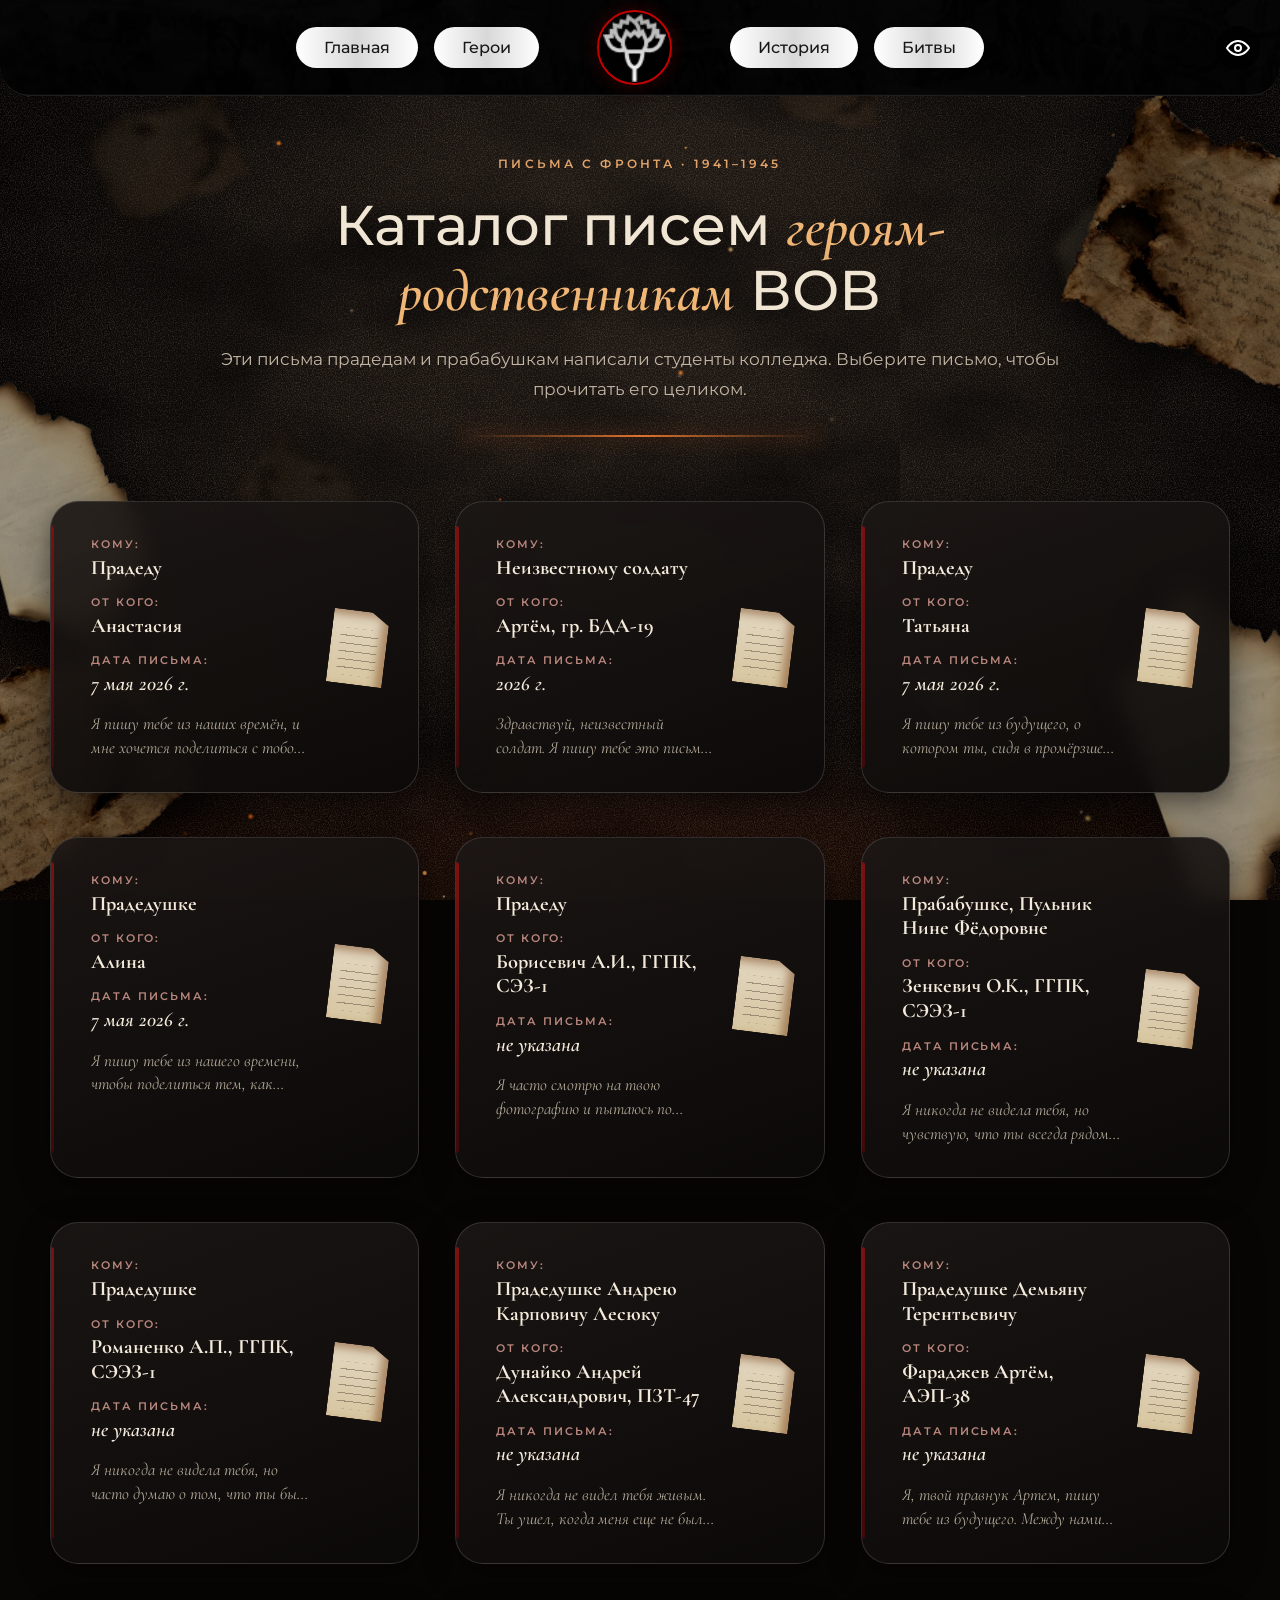
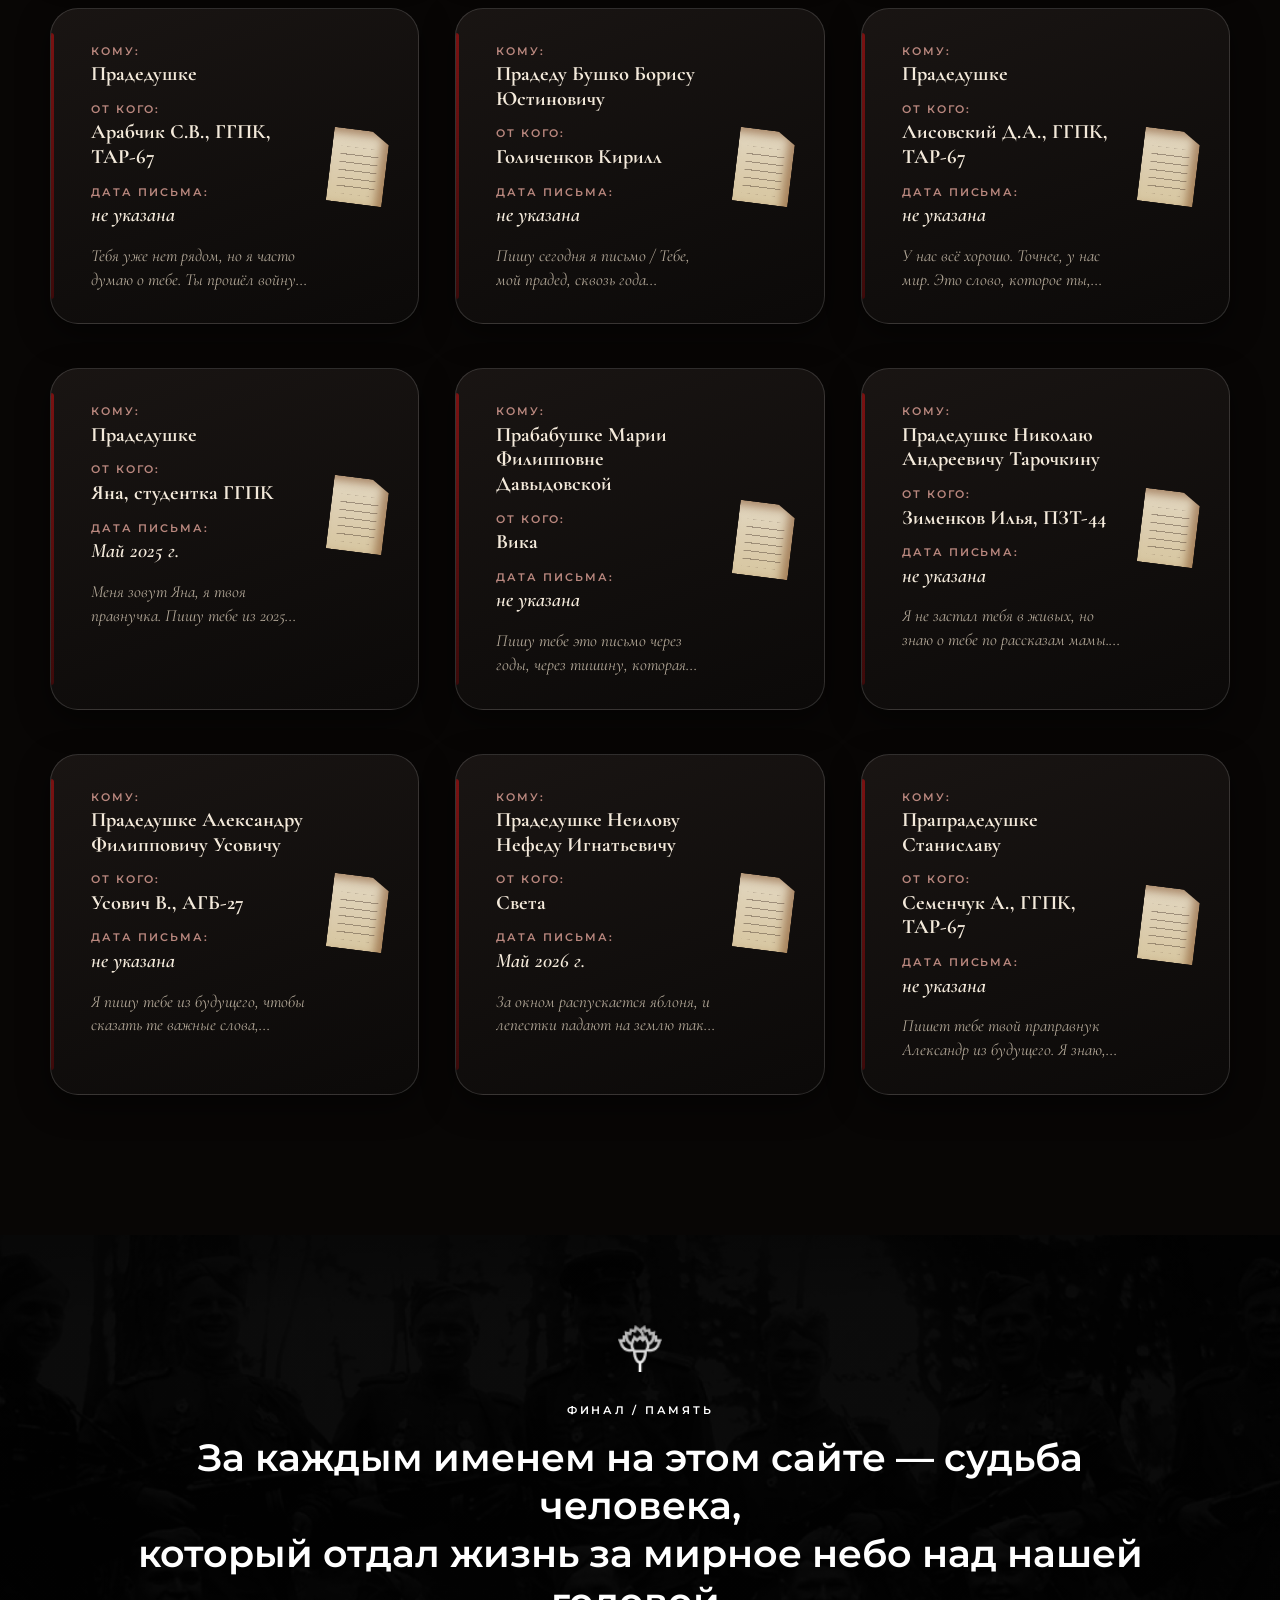
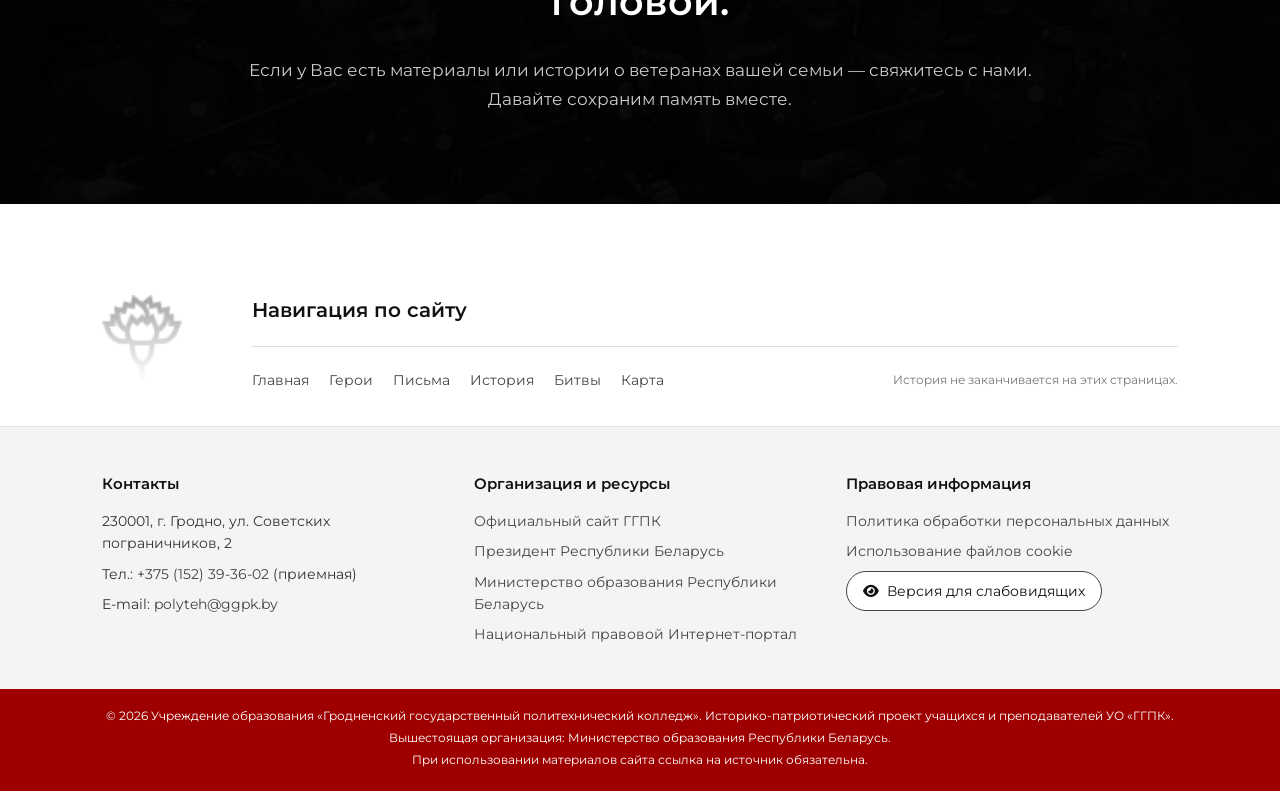
==== commit 9f600195: "Add files via upload" ====
--- a/catalog.html
+++ b/catalog.html
@@ -49,7 +49,7 @@
     <img class="frag near" src="./img/letters/letter-fragment.png" alt="" style="width:300px;bottom:3%;left:-120px;--r:-22deg">
 </div>
 
-<site-header></site-header>
+<site-header active="letters"></site-header>
 
 <main class="letters-main">
     <header class="catalog-head">
--- a/css/style.css
+++ b/css/style.css
@@ -654,6 +654,24 @@
     border-radius: 30px;
 }
 
+.history-media {
+    display: flex;
+    flex-direction: column;
+    align-items: center;
+    gap: 22px;
+}
+
+.history-media .history-image {
+    width: 100%;
+}
+
+.btn-letters {
+    max-width: 100%;
+    padding: 12px 28px;
+    text-align: center;
+    line-height: 1.3;
+}
+
 .image-caption {
     position: absolute;
     bottom: 18px;
--- a/components/header.css
+++ b/components/header.css
@@ -104,6 +104,32 @@
 
     .nav-link {
         padding-inline: 20px;
+    }
+}
+
+/* шесть пунктов меню: на узких планшетах делаем их компактнее, чтобы не вылезали за экран */
+@media (min-width: 769px) and (max-width: 1000px) {
+    .navbar {
+        gap: 14px;
+        padding-inline: 12px;
+    }
+
+    .nav-group {
+        gap: 6px;
+    }
+
+    .nav-link {
+        padding: 7px 11px;
+        font-size: 13.5px;
+    }
+
+    .logo-circle {
+        width: 64px;
+        height: 64px;
+    }
+
+    .logo-circle img {
+        height: 58px;
     }
 }
 
--- a/css/letters.css
+++ b/css/letters.css
@@ -0,0 +1,557 @@
+/* =====================================================================
+   Каталог писем героям-родственникам ВОВ — catalog.html и letter.html.
+   Подключается ПОСЛЕ css/style.css (берёт у него шрифты, шапку, переменные).
+   Фон «пепелище» — статичный: fixed-слои, без parallax и без анимации.
+   ===================================================================== */
+
+html { background: #080605; }
+
+body.letters-page {
+    background: none;               /* убираем фон главной, чтобы был виден слой пепелища */
+    min-height: 100vh;
+    display: flex;
+    flex-direction: column;
+    color: #f1e6d4;
+}
+
+/* ---------- ФОН: гарь, тлеющий низ, копоть ---------- */
+.ash-bg {
+    position: fixed;
+    inset: 0;
+    z-index: 0;
+    pointer-events: none;
+    background:
+        radial-gradient(ellipse at 50% 45%, transparent 40%, rgba(0,0,0,.8) 100%),
+        radial-gradient(ellipse 95% 42% at 50% 112%, rgba(255,104,22,.34), rgba(190,50,10,.14) 48%, transparent 72%),
+        radial-gradient(ellipse 38% 55% at 0% 100%, rgba(255,80,20,.20), transparent 70%),
+        radial-gradient(ellipse 38% 55% at 100% 100%, rgba(255,80,20,.18), transparent 70%),
+        radial-gradient(ellipse at 50% 28%, #211a15 0%, #120d0a 55%, #050303 100%);
+}
+
+/* мелкая зернистая сажа */
+.ash-bg::before {
+    content: "";
+    position: absolute;
+    inset: 0;
+    opacity: .5;
+    background-image: url("data:image/svg+xml;utf8,<svg xmlns='http://www.w3.org/2000/svg' width='320' height='320'><filter id='n'><feTurbulence type='fractalNoise' baseFrequency='.85' numOctaves='3' stitchTiles='stitch'/><feColorMatrix values='0 0 0 0 .62  0 0 0 0 .52  0 0 0 0 .42  0 0 0 .9 -.38'/></filter><rect width='100%' height='100%' filter='url(%23n)'/></svg>");
+}
+
+/* крупные тёмные разводы дыма и золы */
+.ash-bg::after {
+    content: "";
+    position: absolute;
+    inset: 0;
+    opacity: .55;
+    background-size: 900px 900px;
+    background-image: url("data:image/svg+xml;utf8,<svg xmlns='http://www.w3.org/2000/svg' width='900' height='900'><filter id='s'><feTurbulence type='fractalNoise' baseFrequency='.006 .009' numOctaves='4' seed='5' stitchTiles='stitch'/><feColorMatrix values='0 0 0 0 0  0 0 0 0 0  0 0 0 0 0  1.7 0 0 0 -.62'/></filter><rect width='100%' height='100%' filter='url(%23s)'/></svg>");
+}
+
+/* неподвижные искры/угольки у низа экрана */
+.ash-sparks {
+    position: fixed;
+    inset: 0;
+    z-index: 0;
+    pointer-events: none;
+}
+
+.ash-sparks::before {
+    content: "";
+    position: absolute;
+    top: 0;
+    left: 0;
+    width: 2px;
+    height: 2px;
+    border-radius: 50%;
+    box-shadow:
+        33.1vw 96.9vh 1px 1px #ffb347,
+        11.0vw 65.2vh 2px 0px #ffb347,
+        43.6vw 99.2vh 1px 0px #ffcf9a,
+        7.7vw 67.0vh 2px 0px #ffcf9a,
+        57.4vw 82.6vh 2px 1px #ffb347,
+        84.4vw 90.1vh 2px 0px #ffcf9a,
+        56.8vw 67.6vh 2px 1px #ffb347,
+        56.8vw 95.5vh 1px 1px #ffcf9a,
+        8.0vw 99.4vh 2px 1px #ff6a1a,
+        53.0vw 41.6vh 3px 0px #ffcf9a,
+        36.7vw 92.5vh 2px 0px #ff8a2a,
+        57.1vw 71.1vh 2px 0px #ff6a1a,
+        60.5vw 99.2vh 3px 0px #ff8a2a,
+        16.6vw 74.6vh 1px 1px #ffb347,
+        57.0vw 27.6vh 2px 1px #ffd27a,
+        35.6vw 73.9vh 3px 0px #ffb347,
+        92.7vw 76.0vh 1px 1px #ffb347,
+        69.3vw 58.0vh 3px 1px #ffd27a,
+        39.0vw 55.4vh 1px 0px #ff6a1a,
+        18.1vw 98.1vh 1px 0px #ff8a2a,
+        14.4vw 92.5vh 3px 0px #ff6a1a,
+        18.0vw 82.2vh 2px 0px #ff8a2a,
+        84.9vw 90.8vh 3px 1px #ffd27a,
+        86.9vw 14.9vh 2px 0px #ffb347,
+        16.5vw 56.6vh 1px 1px #ff6a1a,
+        19.5vw 90.6vh 2px 1px #ff6a1a,
+        37.4vw 66.9vh 2px 1px #ffcf9a,
+        64.9vw 46.5vh 3px 0px #ffcf9a,
+        40.2vw 82.8vh 3px 0px #ff6a1a,
+        20.3vw 10.5vh 3px 0px #ff8a2a,
+        34.6vw 99.5vh 1px 0px #ffcf9a,
+        53.5vw 16.3vh 1px 0px #ffb347,
+        61.0vw 97.0vh 2px 1px #ffd27a,
+        37.0vw 97.9vh 3px 0px #ff6a1a,
+        48.4vw 98.9vh 1px 1px #ffd27a,
+        27.4vw 34.4vh 2px 0px #ffcf9a,
+        21.7vw 15.8vh 2px 1px #ff8a2a,
+        54.1vw 99.9vh 2px 1px #ffb347,
+        83.2vw 71.8vh 2px 0px #ffd27a,
+        53.1vw 41.3vh 2px 1px #ff8a2a,
+        79.9vw 10.5vh 2px 0px #ff8a2a,
+        73.0vw 93.6vh 3px 1px #ffd27a,
+        4.8vw 99.9vh 2px 0px #ff6a1a,
+        20.6vw 62.7vh 2px 1px #ff6a1a,
+        96.9vw 15.3vh 2px 0px #ffb347,
+        11.8vw 76.4vh 2px 0px #ff8a2a;
+    opacity: .85;
+}
+
+/* ---------- ДЕКОР: обугленные куски писем ---------- */
+.ash-decor {
+    position: fixed;
+    inset: 0;
+    z-index: 0;
+    overflow: hidden;
+    pointer-events: none;
+}
+
+.frag {
+    position: absolute;
+    height: auto;
+    max-width: none;
+    transform: rotate(var(--r, 0deg)) scaleX(var(--fx, 1)) scale(var(--s, 1));
+}
+
+/* дальние — мелкие, размытые, полупрозрачные */
+.frag.far {
+    opacity: var(--o, .3);
+    filter: blur(var(--b, 3px)) brightness(.45) sepia(.45) contrast(1.05);
+}
+
+/* ближние — крупнее и чётче, жмутся к краям экрана */
+.frag.near {
+    opacity: .92;
+    filter: brightness(.62) sepia(.35) contrast(1.1) drop-shadow(0 12px 20px rgba(0,0,0,.75));
+}
+
+/* ---------- СТРАНИЦА ---------- */
+.letters-main {
+    position: relative;
+    z-index: 2;
+    flex: 1;
+    width: min(1180px, calc(100% - 32px));
+    margin: 0 auto;
+    padding: 150px 0 110px;
+}
+
+body.letters-page site-footer {
+    position: relative;
+    z-index: 2;
+    display: block;
+}
+
+.crumbs {
+    margin-bottom: 38px;
+}
+
+.btn-ghost-pill {
+    display: inline-flex;
+    align-items: center;
+    gap: 10px;
+    padding: 10px 22px;
+    border: 1px solid rgba(255,255,255,.28);
+    border-radius: 30px;
+    background: rgba(0,0,0,.35);
+    color: #f1e6d4;
+    font-size: 14px;
+    text-decoration: none;
+    backdrop-filter: blur(6px);
+    -webkit-backdrop-filter: blur(6px);
+    transition: transform .3s ease, background .3s ease, border-color .3s ease;
+}
+
+.btn-ghost-pill:hover,
+.btn-ghost-pill:focus-visible {
+    transform: translateY(-2px);
+    background: rgba(197,0,0,.35);
+    border-color: rgba(255,140,90,.6);
+    outline: none;
+}
+
+.catalog-head {
+    text-align: center;
+    max-width: 880px;
+    margin: 0 auto 64px;
+}
+
+.catalog-kicker {
+    display: inline-block;
+    font-size: 12px;
+    font-weight: 600;
+    letter-spacing: .26em;
+    text-transform: uppercase;
+    color: #e0a36a;
+}
+
+.catalog-head h1 {
+    margin: 18px 0 22px;
+    font-size: clamp(30px, 4.4vw, 58px);
+    font-weight: 500;
+    line-height: 1.1;
+    text-shadow: 0 4px 30px rgba(0,0,0,.7);
+}
+
+.catalog-head h1 em {
+    font-family: 'Cormorant Garamond', serif;
+    font-style: italic;
+    font-weight: 600;
+    color: #f0b676;
+}
+
+.catalog-head p {
+    color: #c3b6a5;
+    font-size: 17px;
+    line-height: 1.75;
+}
+
+.ember-rule {
+    display: block;
+    width: min(360px, 70%);
+    height: 2px;
+    margin: 30px auto 0;
+    background: linear-gradient(90deg, transparent, rgba(255,130,50,.85), transparent);
+    box-shadow: 0 0 18px rgba(255,110,30,.6);
+}
+
+/* ---------- СЕТКА КАРТОЧЕК: 1 / 2 / 3 колонки ---------- */
+.letters-grid {
+    display: grid;
+    grid-template-columns: 1fr;
+    gap: 44px 36px;
+}
+
+@media (min-width: 720px)  { .letters-grid { grid-template-columns: repeat(2, 1fr); } }
+@media (min-width: 1100px) { .letters-grid { grid-template-columns: repeat(3, 1fr); } }
+
+/* общая основа для «.paper» (используется листом письма на letter.html) */
+.paper {
+    position: absolute;
+    inset: 0;
+    z-index: -1;
+}
+
+/* ---------- ПЛАШКИ-КАРТОЧКИ: при наведении подсвечиваются приглушённым красным ---------- */
+.letter-card {
+    position: relative;
+    display: block;
+    min-height: 220px;
+    padding: 34px 32px 32px 40px;
+    overflow: hidden;
+    color: #f1e6d4;
+    text-decoration: none;
+    border: 1px solid rgba(255,255,255,.14);
+    border-radius: 28px;
+    background: linear-gradient(160deg, rgba(28,23,21,.9), rgba(12,10,9,.94));
+    backdrop-filter: blur(10px);
+    -webkit-backdrop-filter: blur(10px);
+    box-shadow: 0 10px 30px rgba(0,0,0,.5);
+    transition: transform .35s cubic-bezier(.2,.75,.2,1), background .35s ease,
+                border-color .35s ease, box-shadow .35s ease;
+}
+
+/* красная полоска слева */
+.letter-card::before {
+    content: "";
+    position: absolute;
+    left: 0;
+    top: 24px;
+    bottom: 24px;
+    width: 3px;
+    border-radius: 0 3px 3px 0;
+    background: linear-gradient(#7a1212, #3d0a0a);
+    transition: background .35s ease, box-shadow .35s ease;
+}
+
+/* мягкое красное свечение изнутри */
+.letter-card::after {
+    content: "";
+    position: absolute;
+    inset: 0;
+    border-radius: inherit;
+    background: radial-gradient(ellipse at 18% 0%, rgba(150,18,18,.38), transparent 68%);
+    opacity: 0;
+    transition: opacity .35s ease;
+    pointer-events: none;
+}
+
+.letter-card:hover,
+.letter-card:focus-visible {
+    transform: translateY(-6px);
+    background: linear-gradient(160deg, rgba(72,15,15,.92), rgba(26,9,9,.95));
+    border-color: rgba(176,42,42,.65);
+    box-shadow: 0 0 0 1px rgba(140,20,20,.35), 0 0 30px rgba(140,16,16,.45), 0 18px 34px rgba(0,0,0,.6);
+    outline: none;
+}
+
+.letter-card:hover::before,
+.letter-card:focus-visible::before {
+    background: linear-gradient(#c23030, #8a1818);
+    box-shadow: 0 0 14px rgba(190,40,40,.7);
+}
+
+.letter-card:hover::after,
+.letter-card:focus-visible::after { opacity: 1; }
+
+.card-body {
+    position: relative;
+    z-index: 1;
+    display: grid;
+    grid-template-columns: 1fr auto;
+    align-items: center;
+    gap: 20px;
+}
+
+.card-meta { min-width: 0; }
+
+.meta-row { display: block; margin-bottom: 14px; }
+.meta-row:last-child { margin-bottom: 0; }
+
+.meta-label {
+    display: block;
+    margin-bottom: 2px;
+    font-size: 11px;
+    font-weight: 600;
+    letter-spacing: .18em;
+    text-transform: uppercase;
+    color: #b9877e;
+    transition: color .35s ease;
+}
+
+.letter-card:hover .meta-label,
+.letter-card:focus-visible .meta-label { color: #e3a8a0; }
+
+.meta-value {
+    display: block;
+    font-family: 'Cormorant Garamond', serif;
+    font-size: clamp(20px, 1.6vw, 24px);
+    font-weight: 700;
+    line-height: 1.2;
+    color: #f4eadb;
+    overflow-wrap: anywhere;
+}
+
+.meta-row.is-date .meta-value { font-style: italic; font-weight: 600; }
+
+.card-excerpt {
+    margin-top: 16px;
+    font-family: 'Cormorant Garamond', serif;
+    font-size: 17px;
+    font-style: italic;
+    line-height: 1.4;
+    color: #b3a898;
+    display: -webkit-box;
+    -webkit-line-clamp: 2;
+    -webkit-box-orient: vertical;
+    overflow: hidden;
+}
+
+/* миниатюра «кремовый лист» */
+.mini-sheet {
+    position: relative;
+    display: block;
+    width: 56px;
+    height: 74px;
+    background: linear-gradient(#f4e8d0, #e9d6ae);
+    clip-path: polygon(0 0, 68% 0, 100% 16%, 100% 100%, 0 100%);
+    box-shadow: inset -7px 5px 9px rgba(125,65,22,.5);
+    opacity: .92;
+    transform: rotate(7deg);
+    transition: transform .35s ease, opacity .35s ease;
+}
+
+.mini-sheet::before {
+    content: "";
+    position: absolute;
+    inset: 18px 9px 9px;
+    background: repeating-linear-gradient(transparent 0 7px, rgba(60,40,30,.38) 7px 8px);
+}
+
+.letter-card:hover .mini-sheet,
+.letter-card:focus-visible .mini-sheet { transform: rotate(2deg) scale(1.08); opacity: 1; }
+
+/* ---------- ЗАГЛУШКА «Письма скоро появятся…» ---------- */
+.empty-sheet {
+    max-width: 640px;
+    margin: 10px auto 0;
+    padding: 70px 48px;
+    text-align: center;
+    border: 1px solid rgba(176,42,42,.35);
+    border-radius: 28px;
+    background: linear-gradient(160deg, rgba(60,13,13,.55), rgba(14,10,9,.9));
+    box-shadow: 0 0 30px rgba(140,16,16,.22), 0 14px 30px rgba(0,0,0,.5);
+}
+
+.empty-title {
+    font-family: 'Marck Script', cursive;
+    font-size: clamp(30px, 4vw, 44px);
+    line-height: 1.2;
+    margin-bottom: 14px;
+    color: #f4eadb;
+}
+
+.empty-text {
+    font-size: 14px;
+    line-height: 1.7;
+    color: #b3a898;
+}
+
+/* ---------- СТРАНИЦА ПИСЬМА ---------- */
+.letter-main { max-width: 860px; }
+
+.sheet-wrap {
+    margin: 0 auto;
+    transform: rotate(-.35deg);
+    filter: drop-shadow(0 26px 30px rgba(0,0,0,.7)) drop-shadow(0 0 44px rgba(255,120,40,.12));
+}
+
+.sheet {
+    position: relative;
+    isolation: isolate;
+    padding: clamp(46px, 7vw, 88px) clamp(28px, 7.5vw, 94px) clamp(54px, 7vw, 96px);
+    color: #2a2638;
+    font-family: 'Marck Script', 'Caveat', cursive;
+    font-size: clamp(20px, 2.3vw, 27px);
+    line-height: 1.7;
+}
+
+/* кремовая бумага: #f4e8d0 + состаренные края, зерно, следы сгибов */
+.sheet .paper {
+    background:
+        linear-gradient(180deg, transparent 33%, rgba(120,85,40,.13) 33.2%, transparent 33.7%, transparent 66%, rgba(120,85,40,.13) 66.2%, transparent 66.7%),
+        radial-gradient(ellipse at 50% 50%, transparent 52%, rgba(145,98,42,.34) 100%),
+        radial-gradient(circle at 78% 18%, rgba(160,110,50,.14), transparent 26%),
+        radial-gradient(circle at 18% 78%, rgba(160,110,50,.12), transparent 30%),
+        url("data:image/svg+xml;utf8,<svg xmlns='http://www.w3.org/2000/svg' width='260' height='260'><filter id='q'><feTurbulence type='fractalNoise' baseFrequency='.75' numOctaves='3' stitchTiles='stitch'/><feColorMatrix values='0 0 0 0 .45  0 0 0 0 .3  0 0 0 0 .15  0 0 0 .5 -.15'/></filter><rect width='100%' height='100%' filter='url(%23q)'/></svg>"),
+        #f4e8d0;
+    filter: url(#paper-edge);
+}
+
+.l-top {
+    display: flex;
+    justify-content: space-between;
+    align-items: flex-start;
+    gap: 24px;
+    margin-bottom: 1.2em;
+}
+
+.l-to { flex: 1; min-width: 0; overflow-wrap: anywhere; }
+.l-date { white-space: nowrap; text-align: right; }
+
+.l-body p { margin: 0 0 .9em; text-indent: 1.6em; white-space: pre-line; }
+
+/* стихотворение: строки столбиком, без красной строки */
+.l-body.is-poem { text-align: center; }
+.l-body.is-poem p { text-indent: 0; margin-bottom: 1.1em; }
+
+.l-sign {
+    margin-top: 1.8em;
+    text-align: right;
+    white-space: pre-line;
+    overflow-wrap: anywhere;
+}
+
+.l-note {
+    margin-top: 2.2em;
+    font-family: 'Montserrat', sans-serif;
+    font-size: 12px;
+    line-height: 1.6;
+    color: #7a5a38;
+    text-align: center;
+}
+
+/* ---------- «Читайте также» под письмом ---------- */
+.more {
+    margin-top: 64px;
+    text-align: center;
+}
+
+.more-kicker {
+    display: inline-block;
+    margin-bottom: 26px;
+    font-size: 12px;
+    font-weight: 600;
+    letter-spacing: .26em;
+    text-transform: uppercase;
+    color: #e0a36a;
+}
+
+.more-grid {
+    display: grid;
+    grid-template-columns: 1fr;
+    gap: 28px;
+    text-align: left;
+}
+
+@media (min-width: 720px) { .more-grid { grid-template-columns: repeat(2, 1fr); } }
+
+.more-all {
+    margin-top: 38px;
+    text-align: center;
+    font-size: 15px;
+}
+
+.more-all a {
+    color: #e0a36a;
+    text-decoration: underline;
+    text-underline-offset: 3px;
+    transition: color .25s ease;
+}
+
+.more-all a:hover,
+.more-all a:focus-visible { color: #fff; outline: none; }
+
+.btn-back {
+    display: inline-flex;
+    align-items: center;
+    gap: 10px;
+    padding: 12px 28px;
+    border-radius: 30px;
+    background: #fff;
+    color: #090909;
+    font-size: 16px;
+    text-decoration: none;
+    transition: transform .3s ease, background .3s ease;
+}
+
+.btn-back:hover,
+.btn-back:focus-visible {
+    transform: translateY(-2px);
+    background: #ddd;
+    outline: none;
+}
+
+/* ---------- АДАПТИВ ---------- */
+@media (max-width: 900px) {
+    .frag.near { --s: .6; opacity: .75; }
+    .letters-main { padding-top: 130px; }
+}
+
+@media (max-width: 560px) {
+    .letter-card { padding: 30px 26px 28px 32px; }
+    .card-body { grid-template-columns: 1fr 48px; }
+    .mini-sheet { width: 46px; height: 62px; }
+    .empty-sheet { padding: 56px 28px; }
+    .l-top { flex-direction: column; gap: 6px; }
+    .l-date { text-align: left; }
+}
+
+@media (prefers-reduced-motion: reduce) {
+    .letter-card, .mini-sheet, .btn-ghost-pill, .btn-back { transition: none; }
+}
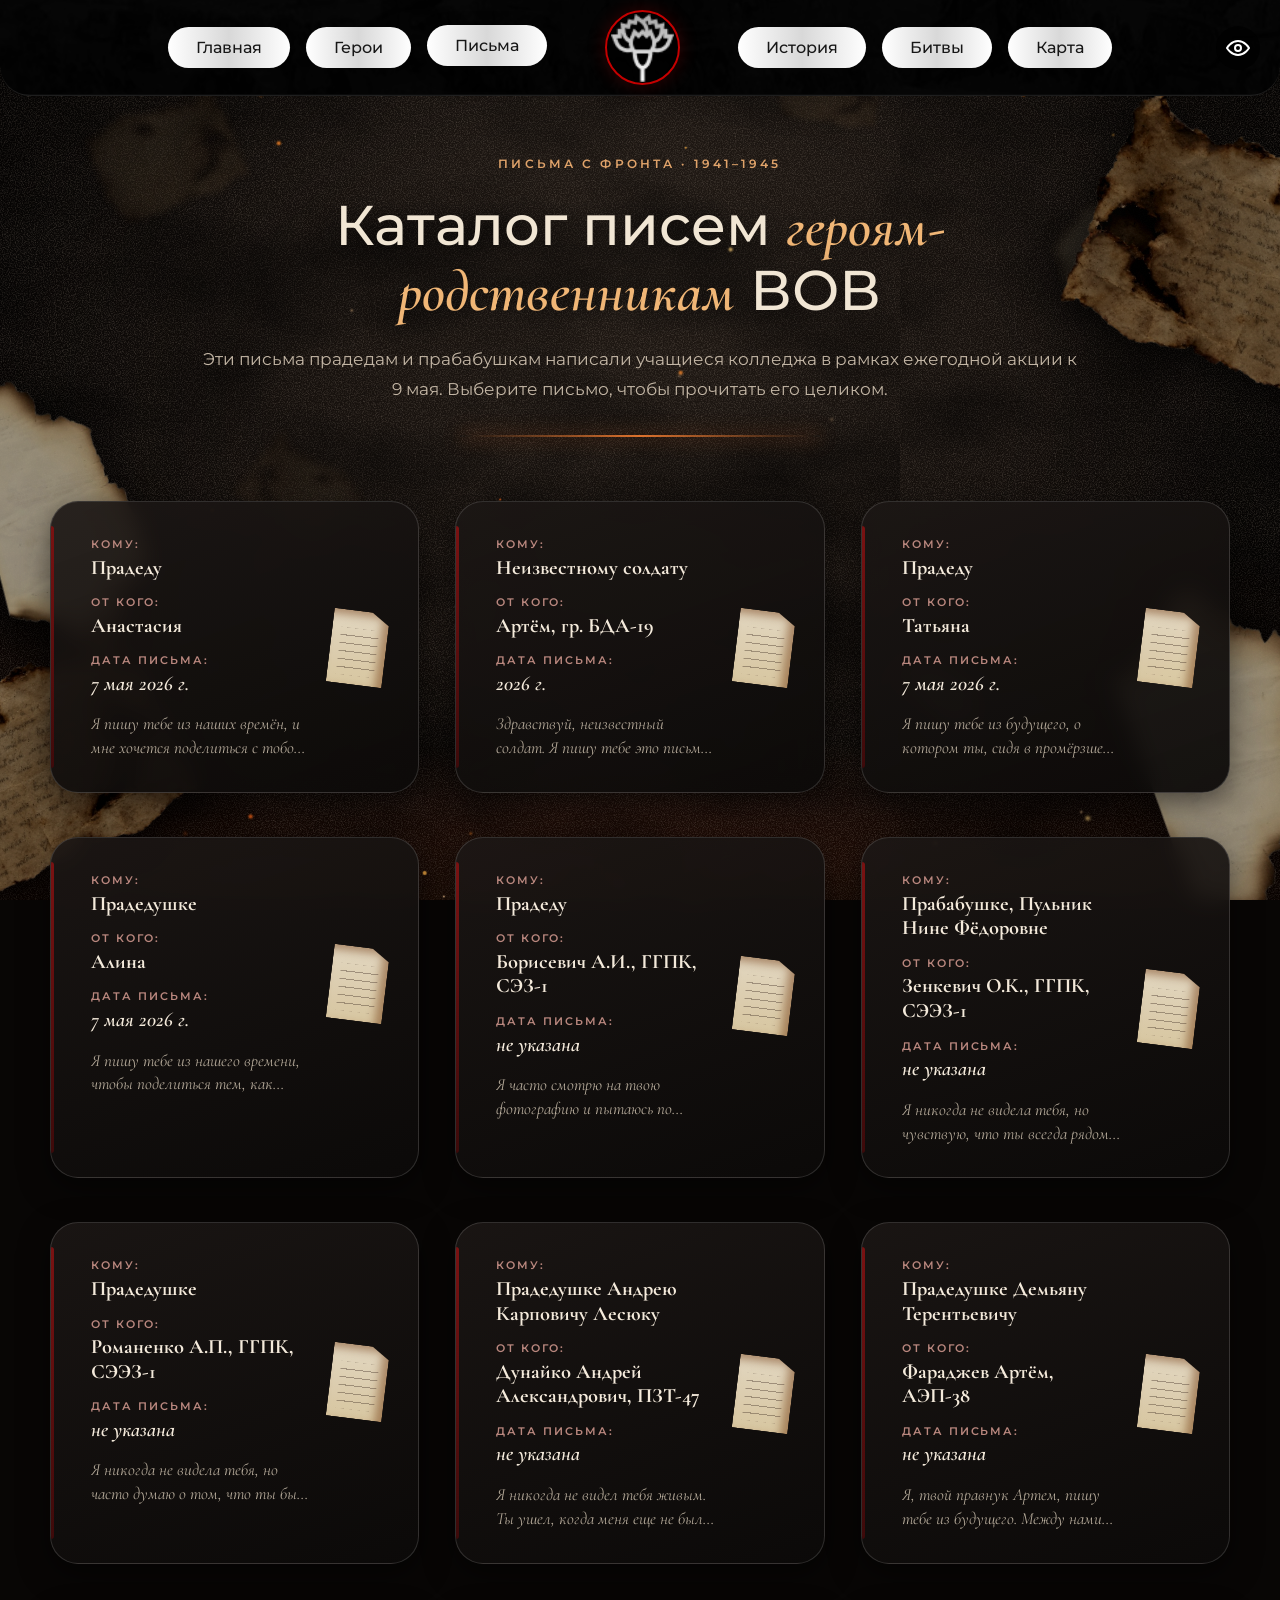
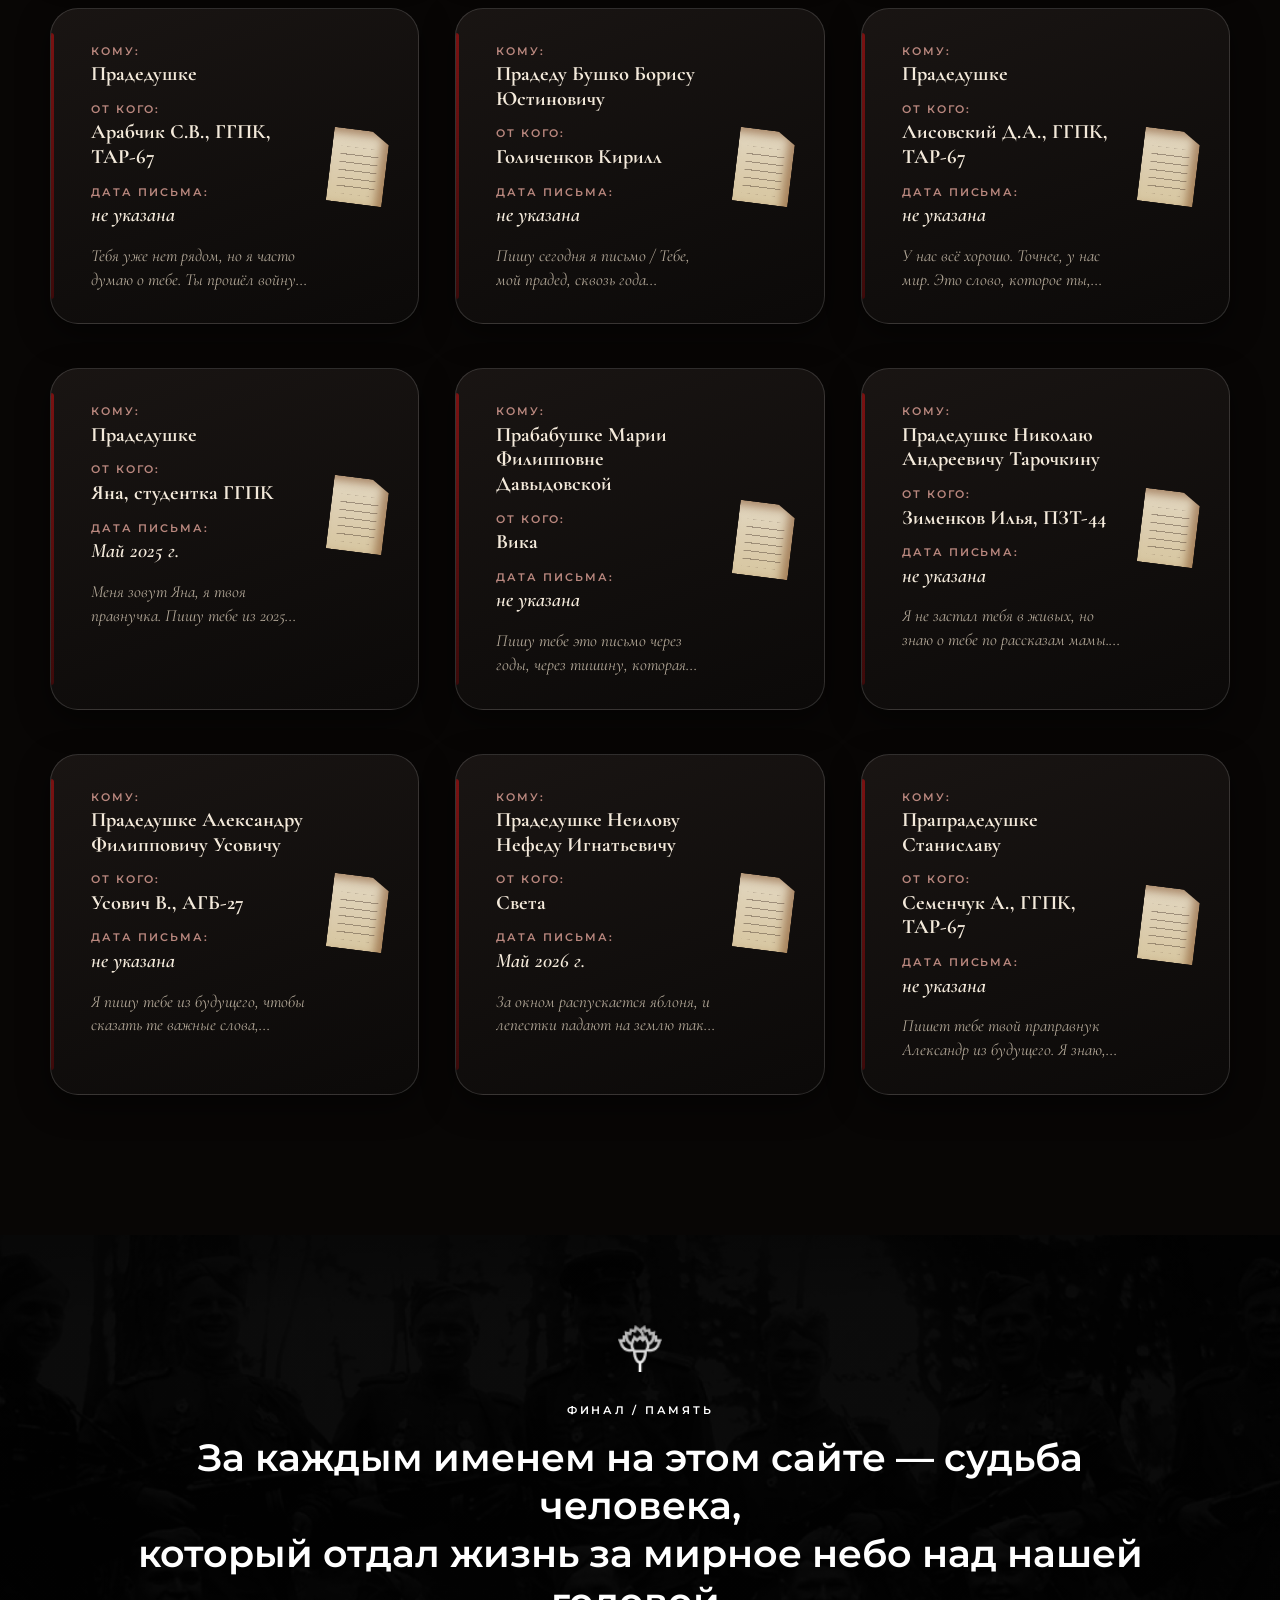
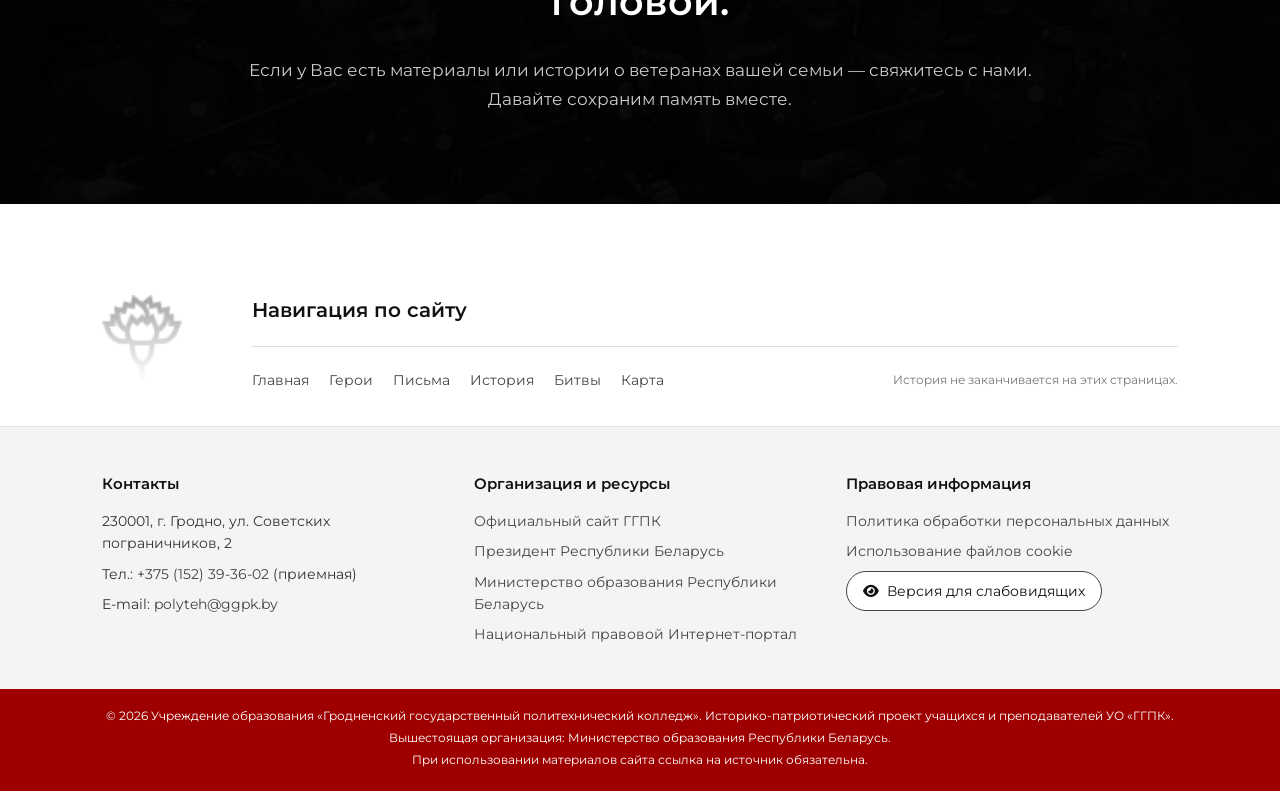
==== commit ce607045: "Update description in catalog.html edit" ====
--- a/catalog.html
+++ b/catalog.html
@@ -55,7 +55,7 @@
     <header class="catalog-head">
         <span class="catalog-kicker">Письма с фронта · 1941–1945</span>
         <h1>Каталог писем <em>героям-родственникам</em> ВОВ</h1>
-        <p>Эти письма прадедам и прабабушкам написали студенты колледжа. Выберите письмо, чтобы прочитать его целиком.</p>
+        <p>Эти письма прадедам и прабабушкам написали учащиеся колледжа в рамках ежегодной акции к 9 мая. Выберите письмо, чтобы прочитать его целиком.</p>
         <span class="ember-rule" aria-hidden="true"></span>
     </header>
 
